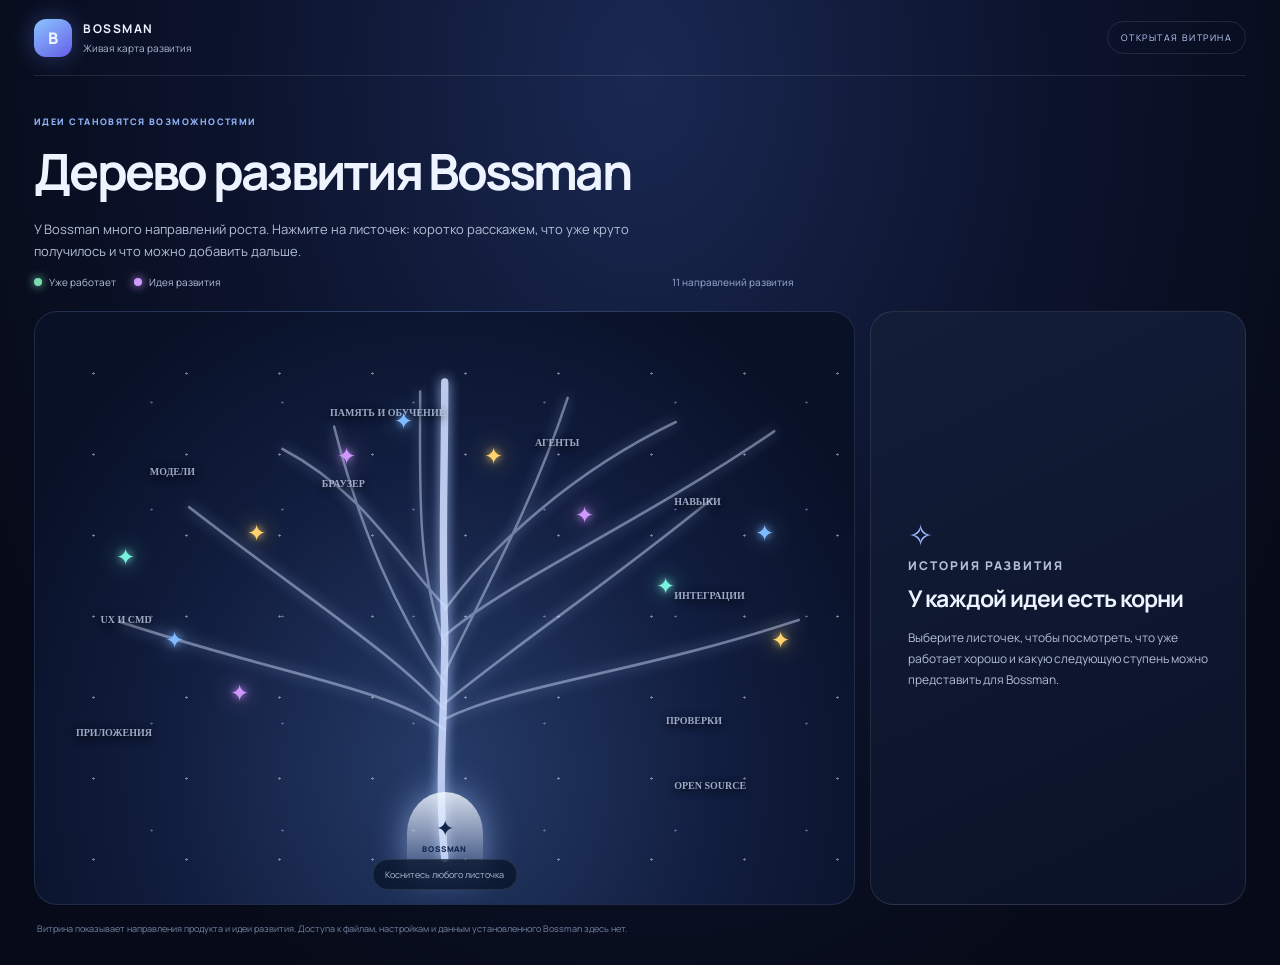
==== index.html @ 5c3b84f6 "Initial commit via Netlify [skip ci]" ====
<!doctype html>
<html lang="ru">
<head>
  <meta charset="utf-8"><meta name="viewport" content="width=device-width,initial-scale=1">
  <meta name="theme-color" content="#090f23">
  <meta name="description" content="Как развивается Bossman: интерактивное дерево уже работающих возможностей и следующих идей.">
  <title>Bossman — дерево развития</title>
  <link rel="stylesheet" href="./style.css">
</head>
<body>
  <main class="shell">
    <header><a class="brand" href="#top"><span class="logo">B</span><span><b>BOSSMAN</b><small>Живая карта развития</small></span></a><span class="public">ОТКРЫТАЯ ВИТРИНА</span></header>
    <section class="hero" id="top"><p class="eyebrow">ИДЕИ СТАНОВЯТСЯ ВОЗМОЖНОСТЯМИ</p><h1>Дерево развития Bossman</h1><p>У Bossman много направлений роста. Нажмите на листочек: коротко расскажем, что уже круто получилось и что можно добавить дальше.</p><div class="key"><span><i></i> Уже работает</span><span><i></i> Идея развития</span><b id="count"></b></div></section>
    <section class="layout"><div class="tree" id="tree" aria-label="Интерактивное дерево развития"><div class="stars"></div><svg viewBox="0 0 1000 640" preserveAspectRatio="none" aria-hidden="true"><path class="trunk" d="M500 590 C490 505 501 430 500 345 C496 250 500 180 500 76"/><path d="M500 430 C435 367 335 312 188 211M500 402 C440 321 398 239 365 124M500 360 C465 275 470 190 470 86M500 390 C550 298 606 210 650 93M500 423 C588 359 700 293 826 202M500 350 C573 293 733 231 902 129M500 451 C422 404 302 393 104 335M500 440 C590 401 733 391 932 333M500 318 C440 261 400 194 302 148M500 322 C559 250 660 171 782 119"/></svg>
      <div class="root">✦<small>BOSSMAN</small></div><span class="branch" style="left:8%;top:51%">UX И CMD</span><span class="branch" style="left:14%;top:26%">МОДЕЛИ</span><span class="branch" style="left:36%;top:16%">ПАМЯТЬ И ОБУЧЕНИЕ</span><span class="branch" style="left:61%;top:21%">АГЕНТЫ</span><span class="branch" style="left:78%;top:31%">НАВЫКИ</span><span class="branch" style="left:78%;top:47%">ИНТЕГРАЦИИ</span><span class="branch" style="left:77%;top:68%">ПРОВЕРКИ</span><span class="branch" style="left:78%;top:79%">OPEN SOURCE</span><span class="branch" style="left:5%;top:70%">ПРИЛОЖЕНИЯ</span><span class="branch" style="left:35%;top:28%">БРАУЗЕР</span><div class="nodes" id="nodes"></div><span class="hint">Коснитесь любого листочка</span></div>
      <aside id="detail" class="detail" aria-live="polite"><div class="empty"><span>✧</span><p class="eyebrow">ИСТОРИЯ РАЗВИТИЯ</p><h2>У каждой идеи есть корни</h2><p>Выберите листочек, чтобы посмотреть, что уже работает хорошо и какую следующую ступень можно представить для Bossman.</p></div></aside></section>
    <footer>Витрина показывает направления продукта и идеи развития. Доступа к файлам, настройкам и данным установленного Bossman здесь нет.</footer>
  </main>
  <script type="module" src="./app.js"></script>
</body>
</html>
---- style.css ----
@import url('https://fonts.googleapis.com/css2?family=Manrope:wght@400;500;600;700;800&display=swap');
:root{color-scheme:dark;--text:#edf3ff;--muted:#a9b7d0;--line:#ffffff1b}*{box-sizing:border-box}body{margin:0;background:radial-gradient(ellipse at 50% 8%,#1a2852,#0c142e 43%,#070b19 80%);color:var(--text);font-family:Manrope,Segoe UI,sans-serif;min-height:100vh}.shell{max-width:1420px;margin:auto;padding:0 34px 28px}header{height:76px;display:flex;align-items:center;justify-content:space-between;border-bottom:1px solid var(--line)}.brand{display:flex;align-items:center;gap:11px;color:inherit;text-decoration:none}.logo{width:38px;height:38px;border-radius:12px;display:grid;place-items:center;background:linear-gradient(145deg,#8bc5ff,#655ee8);font-weight:800;box-shadow:0 0 24px #708dff55}.brand b,.brand small{display:block;font-size:12px;letter-spacing:.13em}.brand small{color:var(--muted);letter-spacing:0;font-size:10px;margin-top:4px}.public{font-size:9px;letter-spacing:.16em;border:1px solid var(--line);border-radius:30px;padding:9px 13px;color:#bdd0ff}.hero{padding:39px 0 22px;max-width:760px}.eyebrow{font-size:9px;letter-spacing:.16em;color:#91b2f8;font-weight:800;margin:0 0 9px}.hero h1{font-size:clamp(32px,4vw,50px);letter-spacing:-.055em;margin:0}.hero>p:not(.eyebrow){font-size:13px;line-height:1.7;color:#b3bfd5;max-width:650px}.key{display:flex;flex-wrap:wrap;gap:18px;align-items:center;color:#b3c0d8;font-size:10px}.key span{display:flex;align-items:center;gap:7px}.key i{width:8px;height:8px;border-radius:50%;background:#7ddbb2;box-shadow:0 0 10px #7ddbb2}.key span+span i{background:#d09bff;box-shadow:0 0 10px #d09bff}.key b{margin-left:auto;color:#879ac0;font-weight:500}.layout{display:grid;grid-template-columns:minmax(0,1.75fr) minmax(280px,.8fr);gap:15px}.tree{height:min(66vh,620px);min-height:520px;position:relative;overflow:hidden;border:1px solid #a4c0ff24;border-radius:23px;background:radial-gradient(ellipse at 50% 78%,#263c68,#121e40 47%,#091127 82%);isolation:isolate}.stars{position:absolute;inset:0;opacity:.45;background-image:radial-gradient(#fff 1px,transparent 1.5px),radial-gradient(#94bfff 1px,transparent 1.5px);background-size:93px 81px,131px 107px;background-position:12px 21px,51px 37px}.tree svg{position:absolute;inset:0;width:100%;height:100%;pointer-events:none}.tree svg path{fill:none;stroke:#cfddff;stroke-width:3;stroke-linecap:round;opacity:.5;filter:drop-shadow(0 0 7px #afc9ff)}.tree svg .trunk{stroke-width:9;opacity:.9}.root{position:absolute;left:50%;top:88%;transform:translate(-50%,-50%);width:76px;height:82px;border-radius:50% 50% 13px 13px;background:linear-gradient(#eff6ffdc,#89aeff30);display:grid;place-content:center;text-align:center;color:#12264c;font-size:22px;box-shadow:0 0 33px #a3c0ff9c}.root small{font-size:8px;font-weight:800;letter-spacing:.1em}.branch{position:absolute;color:#c2d0efc9;font:700 10px Georgia,serif;white-space:nowrap;text-shadow:0 2px 8px #000}.nodes{position:absolute;inset:0}.leaf{position:absolute;z-index:2;transform:translate(-50%,-50%);border:0;background:none;cursor:pointer;display:grid;justify-items:center;padding:5px}.glyph{font-size:23px;color:var(--leaf);text-shadow:0 0 9px var(--leaf),0 0 25px var(--leaf);animation:glow 2s ease-in-out infinite alternate;transition:transform .2s}.leaf:hover .glyph,.leaf.active .glyph{transform:scale(1.55) rotate(15deg)}.name{font-size:9px;color:#eef3ff;background:#0b142be8;border:1px solid #ccd9ff29;border-radius:12px;padding:4px 7px;white-space:nowrap;opacity:0;transition:opacity .15s}.leaf:hover .name,.leaf.active .name,.leaf:focus-visible .name{opacity:1}.leaf.blue{--leaf:#80baff}.leaf.gold{--leaf:#ffd36d}.leaf.violet{--leaf:#d097ff}.leaf.cyan{--leaf:#78f1e1}.preview{position:absolute;top:calc(100% + 10px);left:50%;transform:translate(-50%,6px);width:min(240px,48vw);text-align:left;padding:12px;border:1px solid color-mix(in srgb,var(--leaf) 48%,transparent);border-radius:14px;background:linear-gradient(145deg,#172443f7,#0a1225f7);box-shadow:0 15px 38px #000b,0 0 24px color-mix(in srgb,var(--leaf) 17%,transparent);opacity:0;visibility:hidden;transition:.18s;pointer-events:none;z-index:20}.preview>b{display:block;font-size:12px;margin-bottom:7px}.preview small{display:block;color:#c3cde0;font:10px/1.5 system-ui,sans-serif;margin-top:6px}.preview small strong{color:#9ee2bf;font-size:8px;letter-spacing:.08em}.preview small.idea strong{color:var(--leaf)}.edge-left .preview{left:0;transform:translateY(5px)}.edge-right .preview{left:auto;right:0;transform:translateY(5px)}.above .preview{top:auto;bottom:calc(100% + 10px)}.leaf:hover .preview,.leaf:focus-visible .preview,.leaf.preview-open .preview{opacity:1;visibility:visible;transform:translate(-50%,0)}.leaf.edge-left:hover .preview,.leaf.edge-left:focus-visible .preview,.leaf.edge-left.preview-open .preview,.leaf.edge-right:hover .preview,.leaf.edge-right:focus-visible .preview,.leaf.edge-right.preview-open .preview{transform:translateY(0)}.leaf:focus-visible{outline:2px solid white;border-radius:8px}.leaf.active:before{content:"";position:absolute;inset:-16px;border-radius:50%;background:radial-gradient(circle,color-mix(in srgb,var(--leaf) 40%,transparent),transparent 72%);animation:halo .7s ease-out both}.leaf.active .glyph{animation:unfold .58s cubic-bezier(.2,.8,.25,1) both,glow 2s ease-in-out .58s infinite alternate}.hint{position:absolute;bottom:14px;left:50%;transform:translateX(-50%);font-size:9px;color:#adbad3;background:#091329bf;border:1px solid var(--line);border-radius:20px;padding:8px 12px;white-space:nowrap}.detail{min-height:520px;border:1px solid var(--line);border-radius:23px;padding:25px;background:linear-gradient(155deg,#121d38,#0b1227);display:flex;align-items:center}.empty{max-width:300px;margin:auto}.empty>span{font-size:30px;color:#9dbbff}.empty h2,.detail h2{font-size:23px;line-height:1.2;letter-spacing:-.04em;margin:7px 0 14px}.empty p,.chapter p{font-size:12px;line-height:1.75;color:#b2bfd6}.detail-body{width:100%}.chapter{display:grid;grid-template-columns:30px 1fr;gap:10px;border-top:1px solid var(--line);padding:17px 0}.chapter>span{font-size:12px;color:#83dfb5;font-weight:800}.chapter.next>span{color:#d4a2ff}.chapter b{font-size:9px;letter-spacing:.14em;color:#90e1bb}.chapter.next b{color:#d3a4ff}.chapter p{margin:7px 0 0}.footnote{font-size:9px;line-height:1.6;color:#7889aa;border-top:1px solid var(--line);padding-top:13px}.detail.reveal{animation:cardin .38s cubic-bezier(.2,.8,.25,1) both}.detail.reveal>*{animation:textin .38s ease both}.detail.reveal>*:nth-child(2){animation-delay:.05s}.detail.reveal>*:nth-child(3){animation-delay:.1s}.detail.reveal>*:nth-child(4){animation-delay:.16s}footer{padding:17px 3px 0;color:#7484a4;font-size:9px;line-height:1.6}@keyframes glow{to{filter:brightness(1.5)}}@keyframes unfold{0%{transform:scale(.2) rotate(-55deg);filter:blur(3px)}65%{transform:scale(1.8) rotate(25deg);filter:brightness(1.9)}100%{transform:scale(1.55) rotate(15deg);filter:none}}@keyframes halo{0%{transform:scale(.2);opacity:0}45%{opacity:.85}100%{transform:scale(1.8);opacity:0}}@keyframes cardin{from{opacity:0;transform:translateY(14px) scale(.98)}to{opacity:1;transform:none}}@keyframes textin{from{opacity:0;transform:translateY(8px)}to{opacity:1;transform:none}}@media(prefers-reduced-motion:reduce){*{animation:none!important;transition:none!important}}@media(max-width:900px){.layout{grid-template-columns:1fr}.tree{height:540px;min-height:430px}.detail{min-height:300px}}@media(max-width:560px){.shell{padding:0 14px 23px}header{height:64px}.public{font-size:8px;padding:7px}.hero{padding-top:27px}.hero h1{font-size:34px}.tree{height:430px;min-height:390px;border-radius:17px}.detail{min-height:290px;padding:19px}.branch{font-size:7px}.glyph{font-size:19px}.name{font-size:8px}.preview{width:min(205px,58vw)}.root{width:57px;height:61px}.key{gap:10px;font-size:9px}}
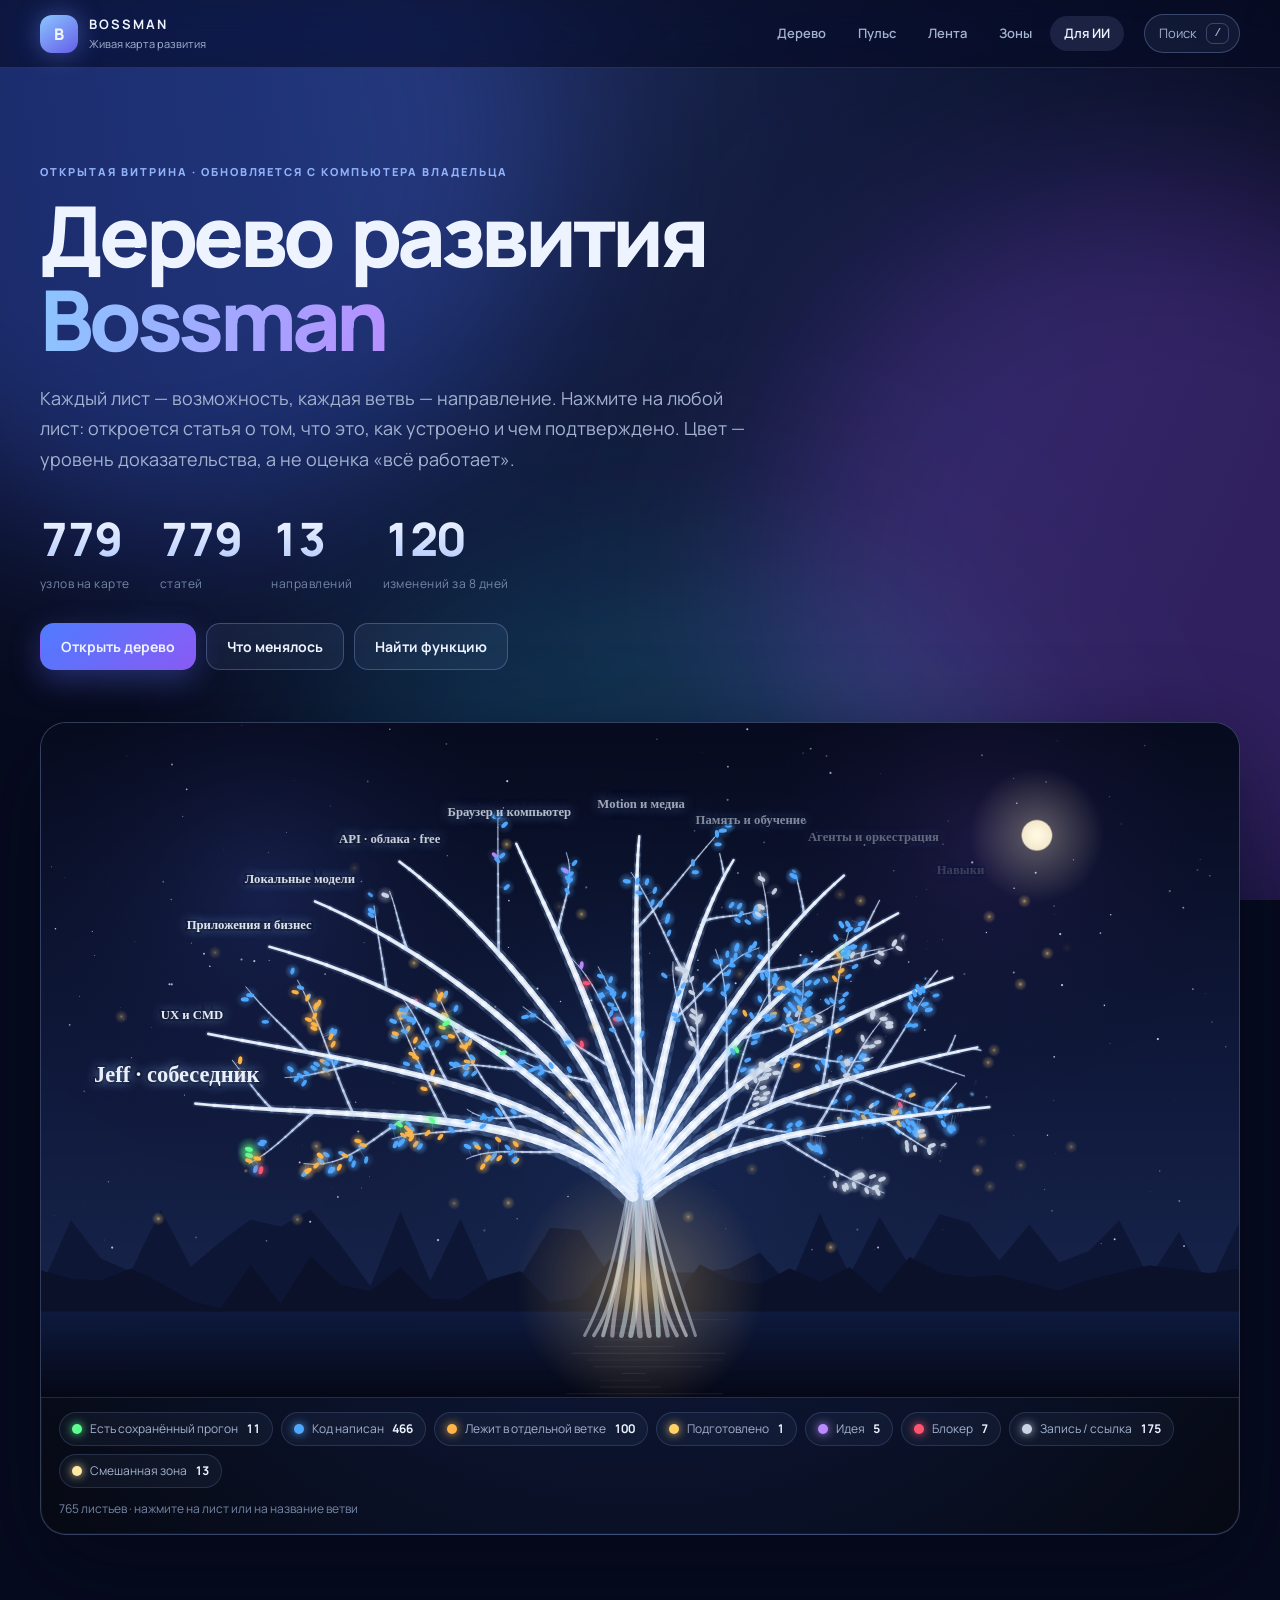
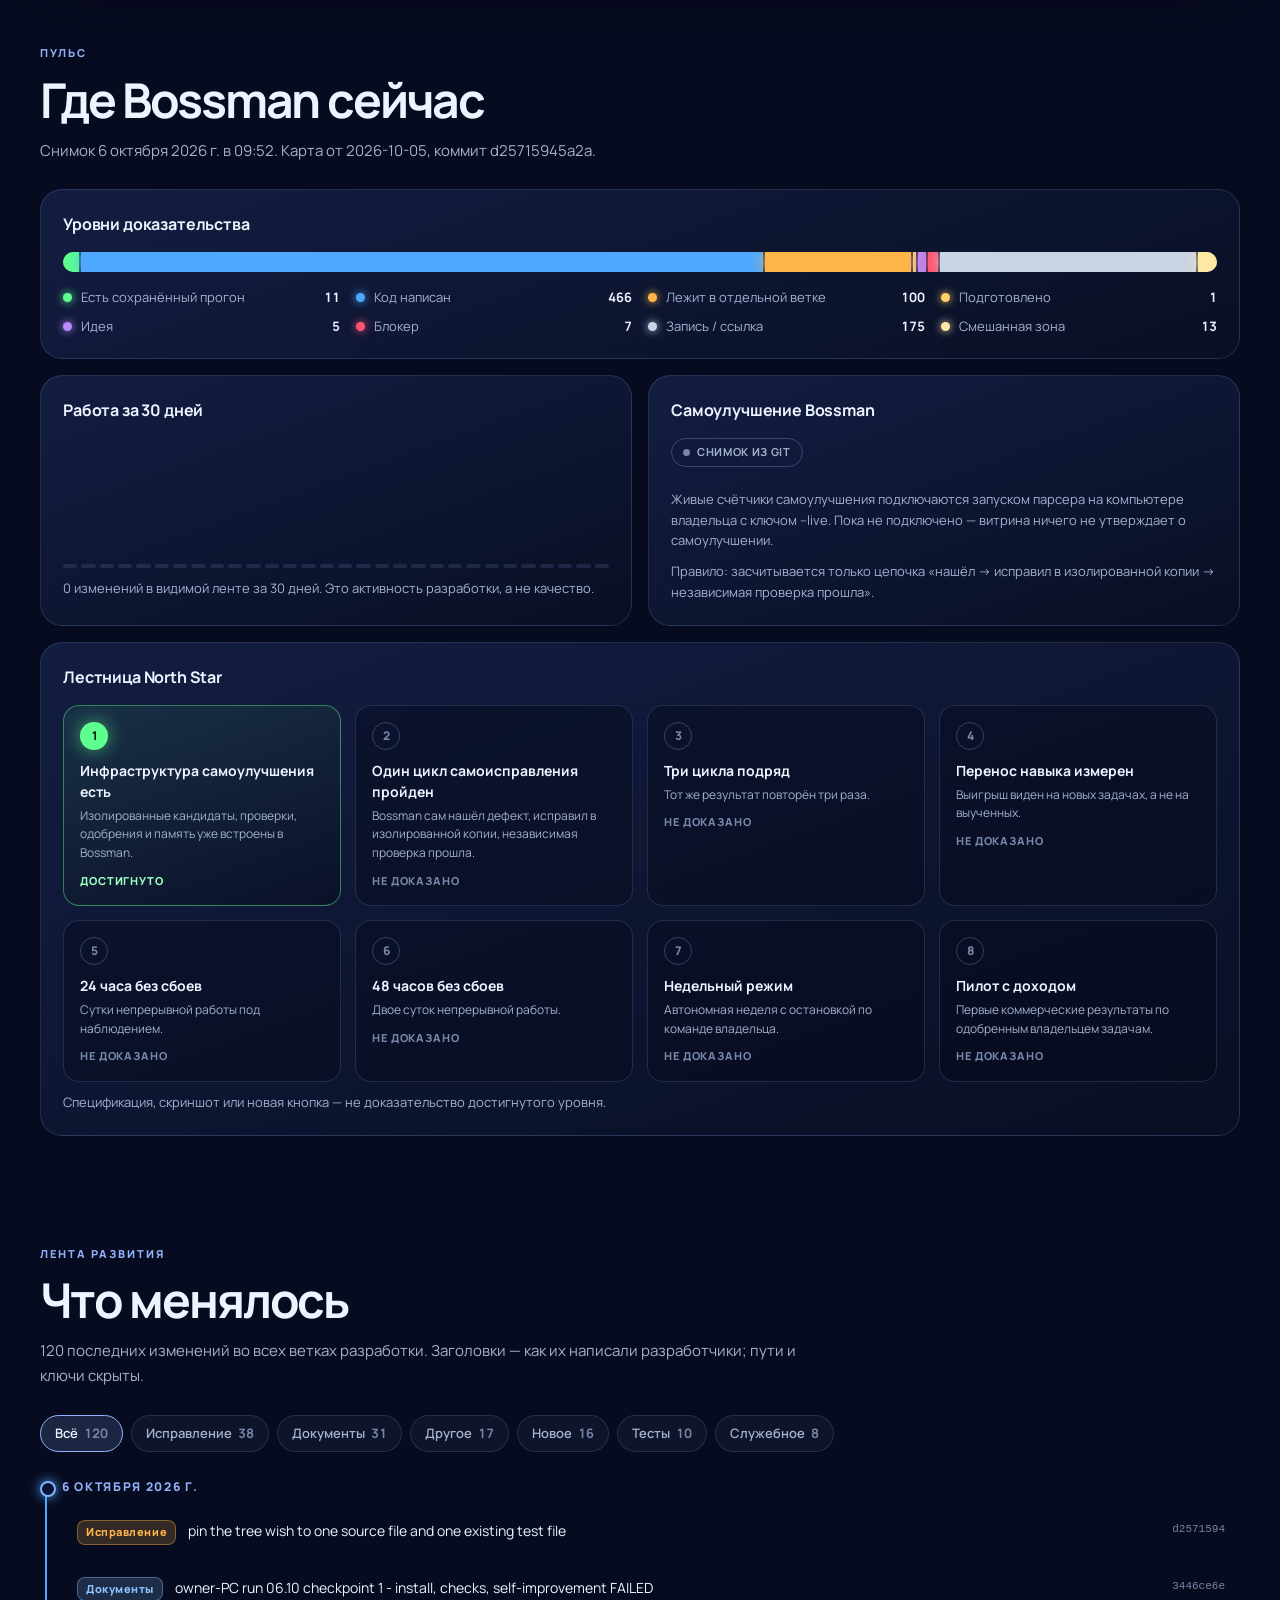
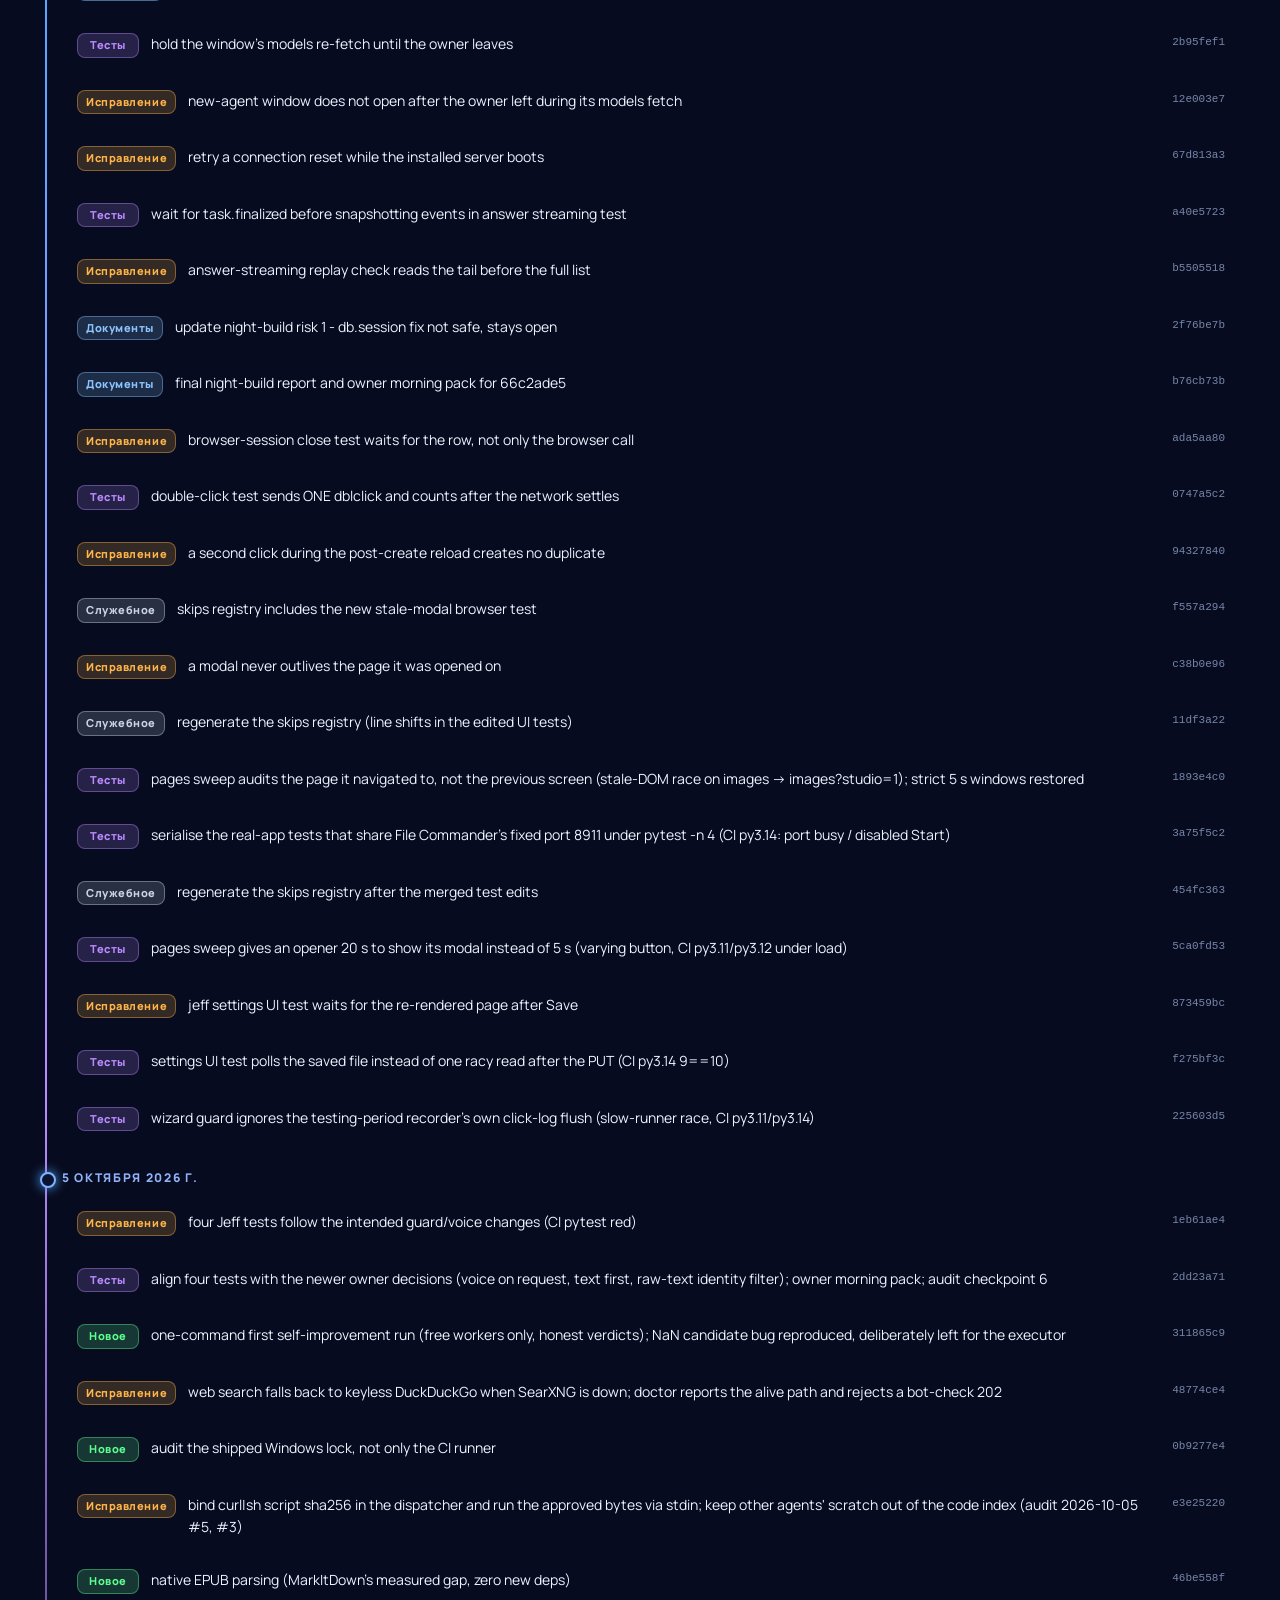
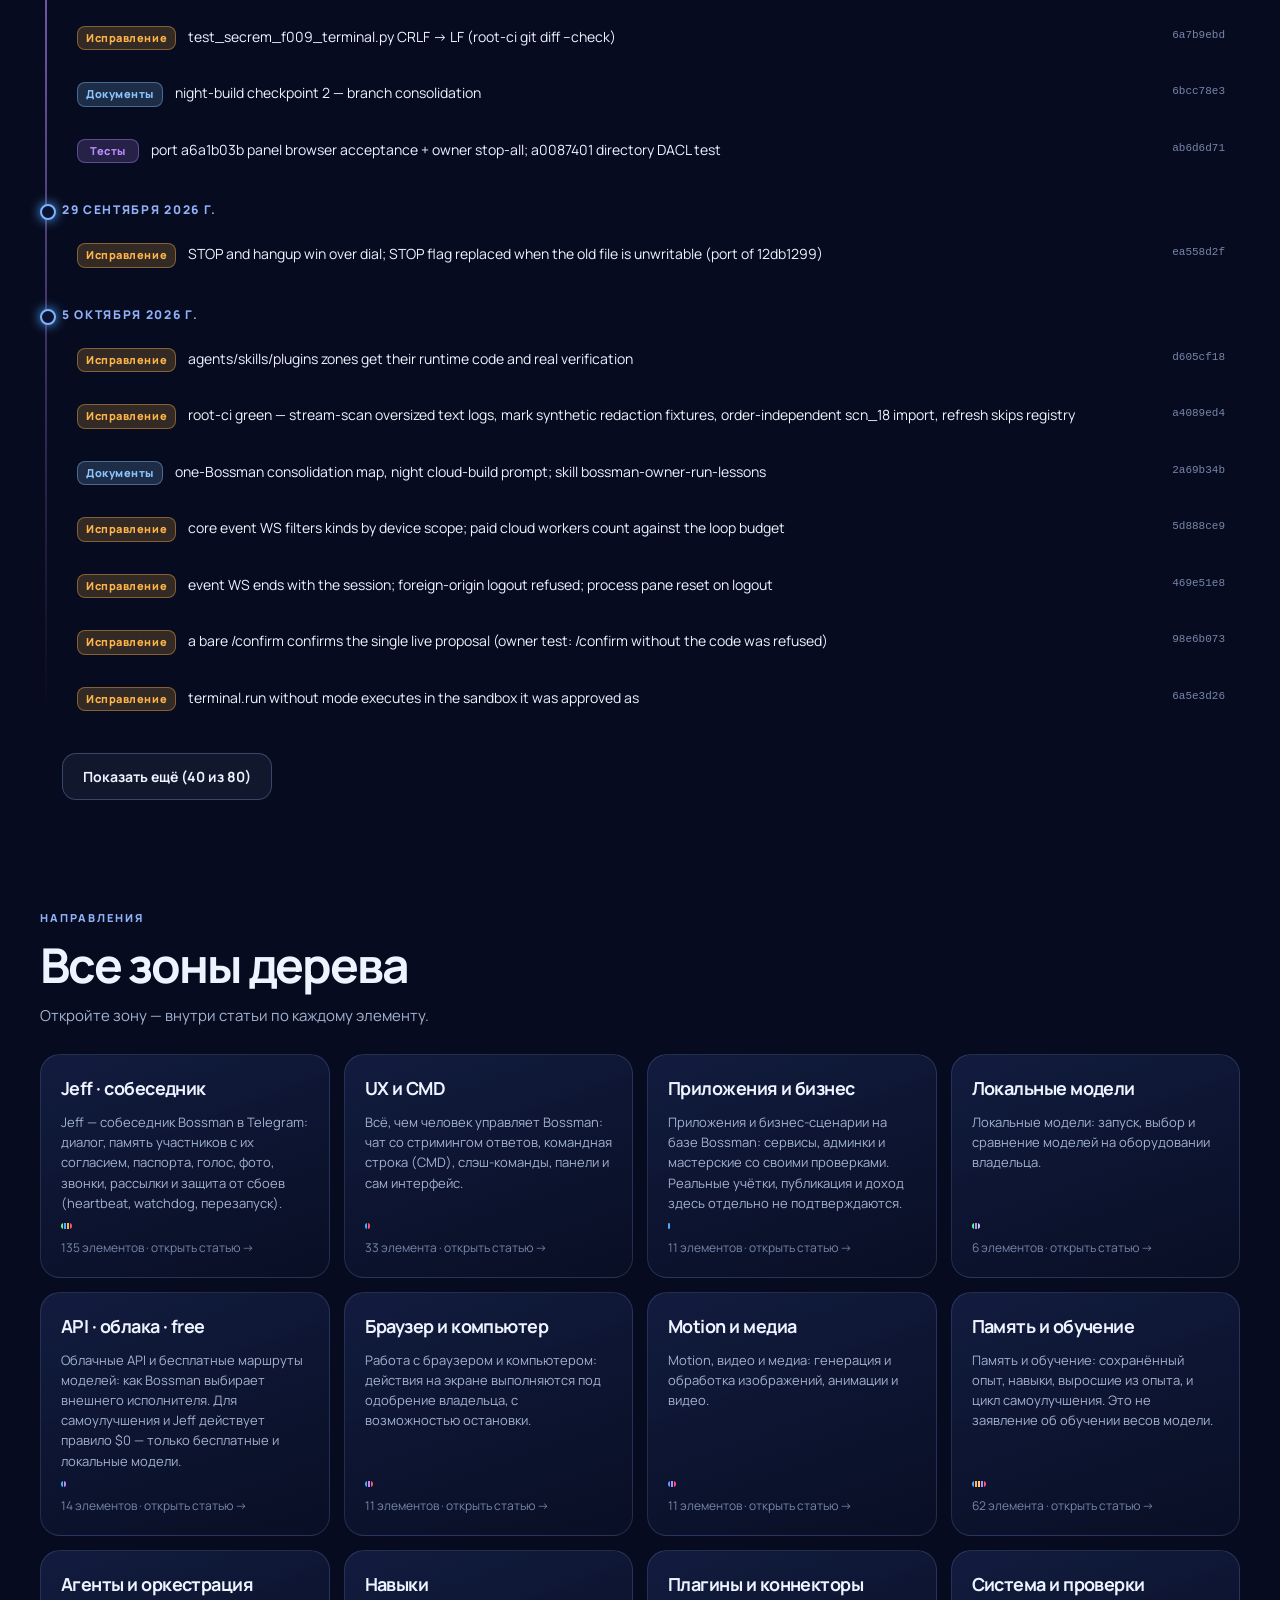
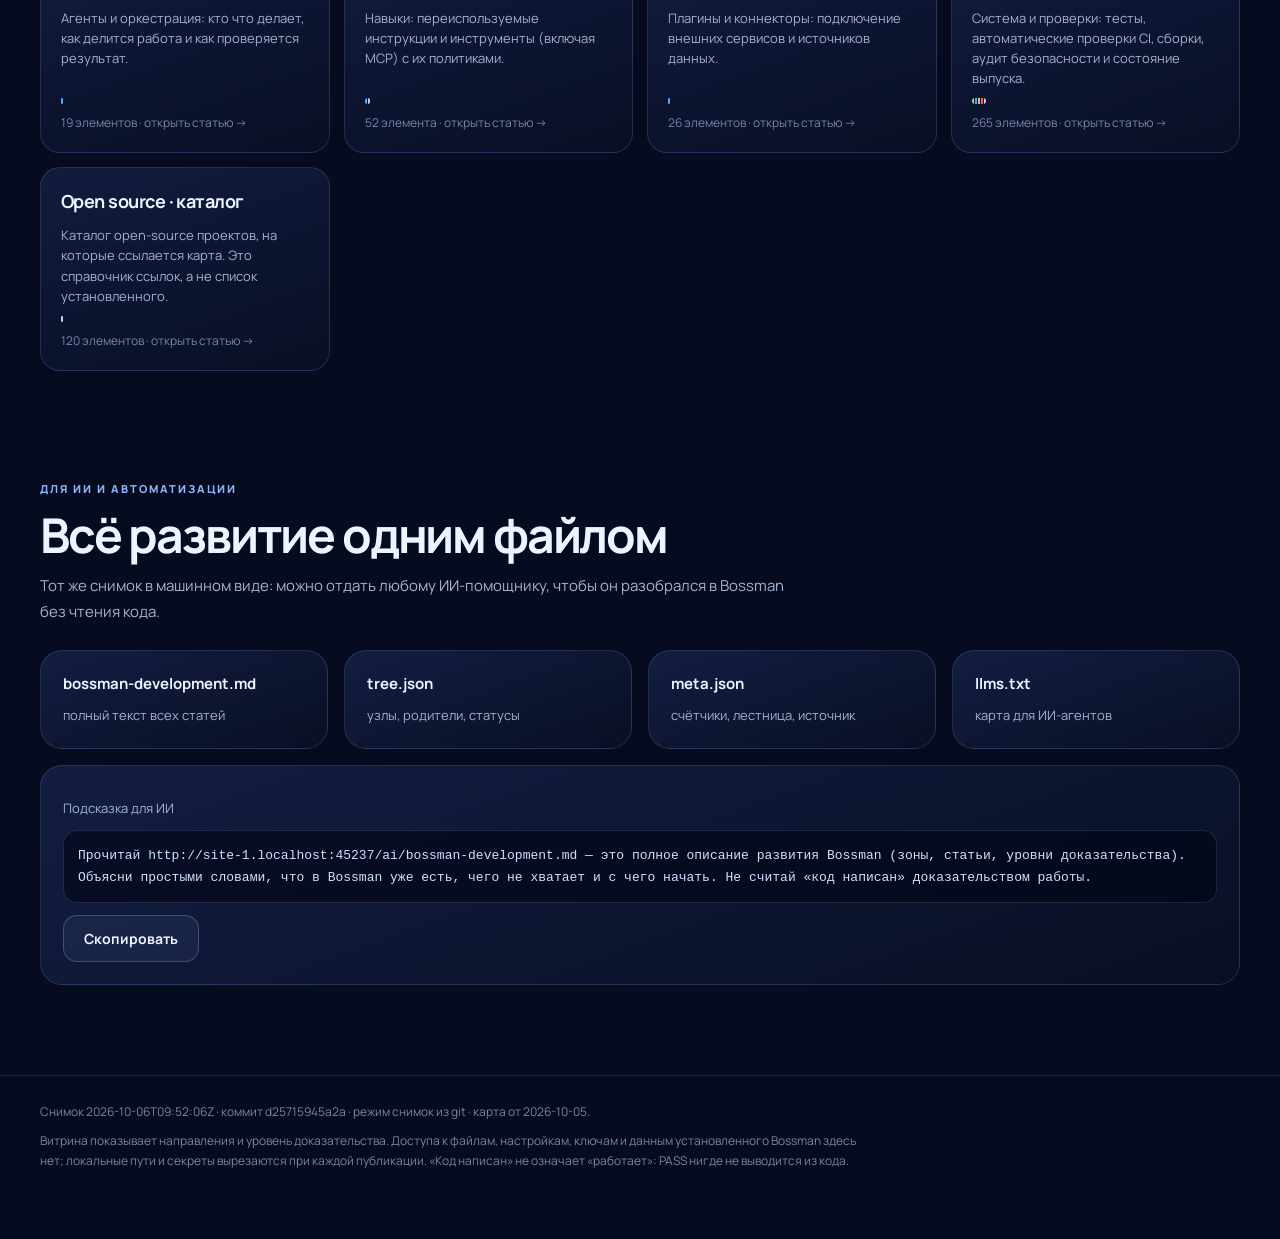
==== commit 6cbe219f: "feat: витрина развития Bossman — дерево, статьи по узлам, лента, парсер с компьютера * Canvas-дерево" ====
--- a/index.html
+++ b/index.html
@@ -1,21 +1,93 @@
 <!doctype html>
 <html lang="ru">
 <head>
-  <meta charset="utf-8"><meta name="viewport" content="width=device-width,initial-scale=1">
-  <meta name="theme-color" content="#090f23">
-  <meta name="description" content="Как развивается Bossman: интерактивное дерево уже работающих возможностей и следующих идей.">
+  <meta charset="utf-8">
+  <meta name="viewport" content="width=device-width,initial-scale=1,viewport-fit=cover">
+  <meta name="theme-color" content="#070b1f">
+  <meta name="description" content="Живая карта развития Bossman: дерево возможностей, статья по каждому узлу, лента изменений и лестница самоулучшения — для человека и для ИИ.">
+  <meta property="og:title" content="Bossman — дерево развития">
+  <meta property="og:description" content="Что в Bossman уже есть, что меняется и чем это доказано. Честная карта: уровень доказательства, а не обещания.">
   <title>Bossman — дерево развития</title>
+  <link rel="icon" href="data:image/svg+xml,%3Csvg xmlns='http://www.w3.org/2000/svg' viewBox='0 0 64 64'%3E%3Crect width='64' height='64' rx='16' fill='%23655ee8'/%3E%3Ctext x='32' y='44' font-size='34' font-family='Arial' font-weight='800' text-anchor='middle' fill='white'%3EB%3C/text%3E%3C/svg%3E">
+  <link rel="preconnect" href="https://fonts.googleapis.com">
+  <link rel="stylesheet" href="https://fonts.googleapis.com/css2?family=Manrope:wght@400;500;600;700;800&display=swap">
   <link rel="stylesheet" href="./style.css">
 </head>
 <body>
-  <main class="shell">
-    <header><a class="brand" href="#top"><span class="logo">B</span><span><b>BOSSMAN</b><small>Живая карта развития</small></span></a><span class="public">ОТКРЫТАЯ ВИТРИНА</span></header>
-    <section class="hero" id="top"><p class="eyebrow">ИДЕИ СТАНОВЯТСЯ ВОЗМОЖНОСТЯМИ</p><h1>Дерево развития Bossman</h1><p>У Bossman много направлений роста. Нажмите на листочек: коротко расскажем, что уже круто получилось и что можно добавить дальше.</p><div class="key"><span><i></i> Уже работает</span><span><i></i> Идея развития</span><b id="count"></b></div></section>
-    <section class="layout"><div class="tree" id="tree" aria-label="Интерактивное дерево развития"><div class="stars"></div><svg viewBox="0 0 1000 640" preserveAspectRatio="none" aria-hidden="true"><path class="trunk" d="M500 590 C490 505 501 430 500 345 C496 250 500 180 500 76"/><path d="M500 430 C435 367 335 312 188 211M500 402 C440 321 398 239 365 124M500 360 C465 275 470 190 470 86M500 390 C550 298 606 210 650 93M500 423 C588 359 700 293 826 202M500 350 C573 293 733 231 902 129M500 451 C422 404 302 393 104 335M500 440 C590 401 733 391 932 333M500 318 C440 261 400 194 302 148M500 322 C559 250 660 171 782 119"/></svg>
-      <div class="root">✦<small>BOSSMAN</small></div><span class="branch" style="left:8%;top:51%">UX И CMD</span><span class="branch" style="left:14%;top:26%">МОДЕЛИ</span><span class="branch" style="left:36%;top:16%">ПАМЯТЬ И ОБУЧЕНИЕ</span><span class="branch" style="left:61%;top:21%">АГЕНТЫ</span><span class="branch" style="left:78%;top:31%">НАВЫКИ</span><span class="branch" style="left:78%;top:47%">ИНТЕГРАЦИИ</span><span class="branch" style="left:77%;top:68%">ПРОВЕРКИ</span><span class="branch" style="left:78%;top:79%">OPEN SOURCE</span><span class="branch" style="left:5%;top:70%">ПРИЛОЖЕНИЯ</span><span class="branch" style="left:35%;top:28%">БРАУЗЕР</span><div class="nodes" id="nodes"></div><span class="hint">Коснитесь любого листочка</span></div>
-      <aside id="detail" class="detail" aria-live="polite"><div class="empty"><span>✧</span><p class="eyebrow">ИСТОРИЯ РАЗВИТИЯ</p><h2>У каждой идеи есть корни</h2><p>Выберите листочек, чтобы посмотреть, что уже работает хорошо и какую следующую ступень можно представить для Bossman.</p></div></aside></section>
-    <footer>Витрина показывает направления продукта и идеи развития. Доступа к файлам, настройкам и данным установленного Bossman здесь нет.</footer>
+  <div class="aurora" aria-hidden="true"><i></i><i></i><i></i></div>
+  <div class="progress" id="progress" aria-hidden="true"></div>
+
+  <header class="top" id="top">
+    <a class="brand" href="#top" aria-label="Bossman, к началу"><span class="logo">B</span><span class="brand-t"><b>BOSSMAN</b><small>Живая карта развития</small></span></a>
+    <nav class="nav" aria-label="Разделы">
+      <a href="#tree">Дерево</a><a href="#pulse">Пульс</a><a href="#timeline">Лента</a><a href="#zones">Зоны</a><a href="#ai">Для ИИ</a>
+    </nav>
+    <button class="search-btn" id="searchBtn" type="button" aria-label="Поиск по карте"><span>Поиск</span><kbd>/</kbd></button>
+  </header>
+
+  <main>
+    <section class="hero" id="hero">
+      <p class="eyebrow reveal">ОТКРЫТАЯ ВИТРИНА · ОБНОВЛЯЕТСЯ С КОМПЬЮТЕРА ВЛАДЕЛЬЦА</p>
+      <h1 id="h1">Дерево развития Bossman</h1>
+      <p class="lede reveal">Каждый лист — возможность, каждая ветвь — направление. Нажмите на любой лист: откроется статья о том, что это, как устроено и чем подтверждено. Цвет — уровень доказательства, а не оценка «всё работает».</p>
+      <div class="counters" id="counters"></div>
+      <div class="cta reveal"><a class="btn primary" href="#tree">Открыть дерево</a><a class="btn" href="#timeline">Что менялось</a><button class="btn" id="searchBtn2" type="button">Найти функцию</button></div>
+    </section>
+
+    <section class="tree-sec" id="tree" aria-label="Интерактивное дерево">
+      <div class="tree-card reveal">
+        <div class="tree-scroll" id="treeScroll"><div id="scene"></div></div>
+        <div class="legend" id="legend" role="group" aria-label="Фильтр по уровню доказательства"></div>
+        <p class="tree-hint" id="treeHint">Нажмите на лист или на название ветви</p>
+      </div>
+    </section>
+
+    <section class="sec" id="pulse">
+      <header class="sec-h reveal"><p class="eyebrow">ПУЛЬС</p><h2>Где Bossman сейчас</h2><p class="sub" id="pulseSub"></p></header>
+      <div class="grid pulse-grid">
+        <article class="card reveal" id="cardStatus"><h3>Уровни доказательства</h3><div class="stack" id="stack"></div><ul class="stack-legend" id="stackLegend"></ul></article>
+        <article class="card reveal" id="cardActivity"><h3>Работа за 30 дней</h3><div class="spark" id="spark" role="img" aria-label="Коммиты по дням"></div><p class="muted" id="sparkNote"></p></article>
+        <article class="card reveal" id="cardLive"><h3>Самоулучшение Bossman</h3><div id="live"></div></article>
+        <article class="card ladder-card reveal" id="cardLadder"><h3>Лестница North Star</h3><ol class="ladder" id="ladder"></ol><p class="muted">Спецификация, скриншот или новая кнопка — не доказательство достигнутого уровня.</p></article>
+      </div>
+    </section>
+
+    <section class="sec" id="timeline">
+      <header class="sec-h reveal"><p class="eyebrow">ЛЕНТА РАЗВИТИЯ</p><h2>Что менялось</h2><p class="sub" id="tlSub"></p></header>
+      <div class="chips reveal" id="tlChips" role="group" aria-label="Тип изменений"></div>
+      <ol class="tl" id="tl"></ol>
+      <button class="btn more" id="tlMore" type="button" hidden>Показать ещё</button>
+    </section>
+
+    <section class="sec" id="zones">
+      <header class="sec-h reveal"><p class="eyebrow">НАПРАВЛЕНИЯ</p><h2>Все зоны дерева</h2><p class="sub">Откройте зону — внутри статьи по каждому элементу.</p></header>
+      <div class="zones" id="zoneGrid"></div>
+    </section>
+
+    <section class="sec ai" id="ai">
+      <header class="sec-h reveal"><p class="eyebrow">ДЛЯ ИИ И АВТОМАТИЗАЦИИ</p><h2>Всё развитие одним файлом</h2><p class="sub">Тот же снимок в машинном виде: можно отдать любому ИИ-помощнику, чтобы он разобрался в Bossman без чтения кода.</p></header>
+      <div class="grid ai-grid">
+        <a class="card file reveal" href="./ai/bossman-development.md"><b>bossman-development.md</b><span>полный текст всех статей</span></a>
+        <a class="card file reveal" href="./data/tree.json"><b>tree.json</b><span>узлы, родители, статусы</span></a>
+        <a class="card file reveal" href="./data/meta.json"><b>meta.json</b><span>счётчики, лестница, источник</span></a>
+        <a class="card file reveal" href="./llms.txt"><b>llms.txt</b><span>карта для ИИ-агентов</span></a>
+      </div>
+      <div class="card prompt reveal"><p class="muted">Подсказка для ИИ</p><code id="promptText"></code><button class="btn" id="copyPrompt" type="button">Скопировать</button></div>
+    </section>
   </main>
+
+  <footer class="foot"><p id="footMeta"></p><p>Витрина показывает направления и уровень доказательства. Доступа к файлам, настройкам, ключам и данным установленного Bossman здесь нет; локальные пути и секреты вырезаются при каждой публикации. «Код написан» не означает «работает»: PASS нигде не выводится из кода.</p></footer>
+
+  <div class="reader" id="reader" role="dialog" aria-modal="true" aria-labelledby="readerTitle" hidden>
+    <div class="reader-bar"><button class="back" id="readerClose" type="button" aria-label="Закрыть статью">← К дереву</button><nav class="crumbs" id="crumbs" aria-label="Путь"></nav><div class="reader-actions"><button class="icon-btn" id="copyLink" type="button" title="Скопировать ссылку">Ссылка</button><button class="icon-btn" id="copyMd" type="button" title="Скопировать статью для ИИ">Для ИИ</button></div><i class="read-progress" id="readProgress"></i></div>
+    <div class="reader-scroll" id="readerScroll"><article class="reader-body" id="readerBody"></article></div>
+  </div>
+
+  <div class="palette" id="palette" role="dialog" aria-modal="true" aria-label="Поиск по карте" hidden>
+    <div class="palette-box"><input id="q" type="search" placeholder="Найти функцию, модуль, зону…" autocomplete="off" spellcheck="false"><ul id="qList" role="listbox"></ul><p class="muted" id="qHint">↑↓ — выбрать · Enter — открыть · Esc — закрыть</p></div>
+  </div>
+
+  <noscript><p class="noscript">Для интерактивной карты нужен JavaScript. Весь текст без него: <a href="./ai/bossman-development.md">bossman-development.md</a>.</p></noscript>
   <script type="module" src="./app.js"></script>
 </body>
 </html>
--- a/style.css
+++ b/style.css
@@ -1,2 +1,284 @@
-@import url('https://fonts.googleapis.com/css2?family=Manrope:wght@400;500;600;700;800&display=swap');
-:root{color-scheme:dark;--text:#edf3ff;--muted:#a9b7d0;--line:#ffffff1b}*{box-sizing:border-box}body{margin:0;background:radial-gradient(ellipse at 50% 8%,#1a2852,#0c142e 43%,#070b19 80%);color:var(--text);font-family:Manrope,Segoe UI,sans-serif;min-height:100vh}.shell{max-width:1420px;margin:auto;padding:0 34px 28px}header{height:76px;display:flex;align-items:center;justify-content:space-between;border-bottom:1px solid var(--line)}.brand{display:flex;align-items:center;gap:11px;color:inherit;text-decoration:none}.logo{width:38px;height:38px;border-radius:12px;display:grid;place-items:center;background:linear-gradient(145deg,#8bc5ff,#655ee8);font-weight:800;box-shadow:0 0 24px #708dff55}.brand b,.brand small{display:block;font-size:12px;letter-spacing:.13em}.brand small{color:var(--muted);letter-spacing:0;font-size:10px;margin-top:4px}.public{font-size:9px;letter-spacing:.16em;border:1px solid var(--line);border-radius:30px;padding:9px 13px;color:#bdd0ff}.hero{padding:39px 0 22px;max-width:760px}.eyebrow{font-size:9px;letter-spacing:.16em;color:#91b2f8;font-weight:800;margin:0 0 9px}.hero h1{font-size:clamp(32px,4vw,50px);letter-spacing:-.055em;margin:0}.hero>p:not(.eyebrow){font-size:13px;line-height:1.7;color:#b3bfd5;max-width:650px}.key{display:flex;flex-wrap:wrap;gap:18px;align-items:center;color:#b3c0d8;font-size:10px}.key span{display:flex;align-items:center;gap:7px}.key i{width:8px;height:8px;border-radius:50%;background:#7ddbb2;box-shadow:0 0 10px #7ddbb2}.key span+span i{background:#d09bff;box-shadow:0 0 10px #d09bff}.key b{margin-left:auto;color:#879ac0;font-weight:500}.layout{display:grid;grid-template-columns:minmax(0,1.75fr) minmax(280px,.8fr);gap:15px}.tree{height:min(66vh,620px);min-height:520px;position:relative;overflow:hidden;border:1px solid #a4c0ff24;border-radius:23px;background:radial-gradient(ellipse at 50% 78%,#263c68,#121e40 47%,#091127 82%);isolation:isolate}.stars{position:absolute;inset:0;opacity:.45;background-image:radial-gradient(#fff 1px,transparent 1.5px),radial-gradient(#94bfff 1px,transparent 1.5px);background-size:93px 81px,131px 107px;background-position:12px 21px,51px 37px}.tree svg{position:absolute;inset:0;width:100%;height:100%;pointer-events:none}.tree svg path{fill:none;stroke:#cfddff;stroke-width:3;stroke-linecap:round;opacity:.5;filter:drop-shadow(0 0 7px #afc9ff)}.tree svg .trunk{stroke-width:9;opacity:.9}.root{position:absolute;left:50%;top:88%;transform:translate(-50%,-50%);width:76px;height:82px;border-radius:50% 50% 13px 13px;background:linear-gradient(#eff6ffdc,#89aeff30);display:grid;place-content:center;text-align:center;color:#12264c;font-size:22px;box-shadow:0 0 33px #a3c0ff9c}.root small{font-size:8px;font-weight:800;letter-spacing:.1em}.branch{position:absolute;color:#c2d0efc9;font:700 10px Georgia,serif;white-space:nowrap;text-shadow:0 2px 8px #000}.nodes{position:absolute;inset:0}.leaf{position:absolute;z-index:2;transform:translate(-50%,-50%);border:0;background:none;cursor:pointer;display:grid;justify-items:center;padding:5px}.glyph{font-size:23px;color:var(--leaf);text-shadow:0 0 9px var(--leaf),0 0 25px var(--leaf);animation:glow 2s ease-in-out infinite alternate;transition:transform .2s}.leaf:hover .glyph,.leaf.active .glyph{transform:scale(1.55) rotate(15deg)}.name{font-size:9px;color:#eef3ff;background:#0b142be8;border:1px solid #ccd9ff29;border-radius:12px;padding:4px 7px;white-space:nowrap;opacity:0;transition:opacity .15s}.leaf:hover .name,.leaf.active .name,.leaf:focus-visible .name{opacity:1}.leaf.blue{--leaf:#80baff}.leaf.gold{--leaf:#ffd36d}.leaf.violet{--leaf:#d097ff}.leaf.cyan{--leaf:#78f1e1}.preview{position:absolute;top:calc(100% + 10px);left:50%;transform:translate(-50%,6px);width:min(240px,48vw);text-align:left;padding:12px;border:1px solid color-mix(in srgb,var(--leaf) 48%,transparent);border-radius:14px;background:linear-gradient(145deg,#172443f7,#0a1225f7);box-shadow:0 15px 38px #000b,0 0 24px color-mix(in srgb,var(--leaf) 17%,transparent);opacity:0;visibility:hidden;transition:.18s;pointer-events:none;z-index:20}.preview>b{display:block;font-size:12px;margin-bottom:7px}.preview small{display:block;color:#c3cde0;font:10px/1.5 system-ui,sans-serif;margin-top:6px}.preview small strong{color:#9ee2bf;font-size:8px;letter-spacing:.08em}.preview small.idea strong{color:var(--leaf)}.edge-left .preview{left:0;transform:translateY(5px)}.edge-right .preview{left:auto;right:0;transform:translateY(5px)}.above .preview{top:auto;bottom:calc(100% + 10px)}.leaf:hover .preview,.leaf:focus-visible .preview,.leaf.preview-open .preview{opacity:1;visibility:visible;transform:translate(-50%,0)}.leaf.edge-left:hover .preview,.leaf.edge-left:focus-visible .preview,.leaf.edge-left.preview-open .preview,.leaf.edge-right:hover .preview,.leaf.edge-right:focus-visible .preview,.leaf.edge-right.preview-open .preview{transform:translateY(0)}.leaf:focus-visible{outline:2px solid white;border-radius:8px}.leaf.active:before{content:"";position:absolute;inset:-16px;border-radius:50%;background:radial-gradient(circle,color-mix(in srgb,var(--leaf) 40%,transparent),transparent 72%);animation:halo .7s ease-out both}.leaf.active .glyph{animation:unfold .58s cubic-bezier(.2,.8,.25,1) both,glow 2s ease-in-out .58s infinite alternate}.hint{position:absolute;bottom:14px;left:50%;transform:translateX(-50%);font-size:9px;color:#adbad3;background:#091329bf;border:1px solid var(--line);border-radius:20px;padding:8px 12px;white-space:nowrap}.detail{min-height:520px;border:1px solid var(--line);border-radius:23px;padding:25px;background:linear-gradient(155deg,#121d38,#0b1227);display:flex;align-items:center}.empty{max-width:300px;margin:auto}.empty>span{font-size:30px;color:#9dbbff}.empty h2,.detail h2{font-size:23px;line-height:1.2;letter-spacing:-.04em;margin:7px 0 14px}.empty p,.chapter p{font-size:12px;line-height:1.75;color:#b2bfd6}.detail-body{width:100%}.chapter{display:grid;grid-template-columns:30px 1fr;gap:10px;border-top:1px solid var(--line);padding:17px 0}.chapter>span{font-size:12px;color:#83dfb5;font-weight:800}.chapter.next>span{color:#d4a2ff}.chapter b{font-size:9px;letter-spacing:.14em;color:#90e1bb}.chapter.next b{color:#d3a4ff}.chapter p{margin:7px 0 0}.footnote{font-size:9px;line-height:1.6;color:#7889aa;border-top:1px solid var(--line);padding-top:13px}.detail.reveal{animation:cardin .38s cubic-bezier(.2,.8,.25,1) both}.detail.reveal>*{animation:textin .38s ease both}.detail.reveal>*:nth-child(2){animation-delay:.05s}.detail.reveal>*:nth-child(3){animation-delay:.1s}.detail.reveal>*:nth-child(4){animation-delay:.16s}footer{padding:17px 3px 0;color:#7484a4;font-size:9px;line-height:1.6}@keyframes glow{to{filter:brightness(1.5)}}@keyframes unfold{0%{transform:scale(.2) rotate(-55deg);filter:blur(3px)}65%{transform:scale(1.8) rotate(25deg);filter:brightness(1.9)}100%{transform:scale(1.55) rotate(15deg);filter:none}}@keyframes halo{0%{transform:scale(.2);opacity:0}45%{opacity:.85}100%{transform:scale(1.8);opacity:0}}@keyframes cardin{from{opacity:0;transform:translateY(14px) scale(.98)}to{opacity:1;transform:none}}@keyframes textin{from{opacity:0;transform:translateY(8px)}to{opacity:1;transform:none}}@media(prefers-reduced-motion:reduce){*{animation:none!important;transition:none!important}}@media(max-width:900px){.layout{grid-template-columns:1fr}.tree{height:540px;min-height:430px}.detail{min-height:300px}}@media(max-width:560px){.shell{padding:0 14px 23px}header{height:64px}.public{font-size:8px;padding:7px}.hero{padding-top:27px}.hero h1{font-size:34px}.tree{height:430px;min-height:390px;border-radius:17px}.detail{min-height:290px;padding:19px}.branch{font-size:7px}.glyph{font-size:19px}.name{font-size:8px}.preview{width:min(205px,58vw)}.root{width:57px;height:61px}.key{gap:10px;font-size:9px}}
+:root{
+  color-scheme:dark;
+  --bg:#070b1f;--bg2:#0c142e;--panel:#0f1a38;--panel2:#13204a;--line:rgba(160,190,255,.16);--line2:rgba(160,190,255,.28);
+  --text:#edf3ff;--muted:#a3b2cf;--dim:#7686a8;
+  --blue:#4fa8ff;--violet:#b98bff;--mint:#5dff8f;--amber:#ffb547;--rose:#ff5470;--silver:#c9d4e5;--gold:#ffe8a3;
+  --ok:#5dff8f;--info:#4fa8ff;--warn:#ffb547;--idea:#b98bff;--err:#ff5470;--idle:#c9d4e5;--mixed:#ffe8a3;
+  --ease:cubic-bezier(.2,.8,.25,1);
+  --gut:clamp(16px,4vw,40px);
+}
+*{box-sizing:border-box}
+html{scroll-behavior:smooth;scroll-padding-top:84px}
+body{margin:0;background:var(--bg);color:var(--text);font-family:Manrope,"Segoe UI",system-ui,sans-serif;line-height:1.5;-webkit-text-size-adjust:100%;overflow-x:hidden}
+a{color:inherit}
+button{font:inherit;color:inherit}
+h1,h2,h3{margin:0;letter-spacing:-.03em}
+.muted{color:var(--muted);font-size:13px;line-height:1.6;margin:10px 0 0}
+.eyebrow{font-size:11px;letter-spacing:.18em;color:#91b2f8;font-weight:800;margin:0 0 12px}
+
+/* ---------- фон: медленное северное сияние ---------- */
+.aurora{position:fixed;inset:0;z-index:-1;overflow:hidden;background:radial-gradient(ellipse at 50% 0%,#17224a 0%,#0b1330 45%,#070b1f 80%)}
+.aurora i{position:absolute;width:62vmax;height:62vmax;border-radius:50%;filter:blur(90px);opacity:.34;mix-blend-mode:screen;animation:drift 26s ease-in-out infinite alternate}
+.aurora i:nth-child(1){background:#3d63ff;left:-18vmax;top:-20vmax}
+.aurora i:nth-child(2){background:#7b3fd6;right:-22vmax;top:14vmax;animation-duration:34s;animation-delay:-8s}
+.aurora i:nth-child(3){background:#1d9ec9;left:20vmax;bottom:-34vmax;animation-duration:30s;animation-delay:-15s;opacity:.22}
+@keyframes drift{from{transform:translate3d(0,0,0) scale(1)}to{transform:translate3d(7vmax,5vmax,0) scale(1.18)}}
+.progress{position:fixed;left:0;top:0;height:3px;width:100%;transform-origin:0 50%;transform:scaleX(0);background:linear-gradient(90deg,#4fa8ff,#b98bff,#5dff8f);z-index:60;box-shadow:0 0 12px #4fa8ff}
+
+/* ---------- шапка ---------- */
+.top{position:sticky;top:0;z-index:40;display:flex;align-items:center;gap:20px;height:68px;padding:0 var(--gut);background:rgba(7,11,31,.62);backdrop-filter:blur(14px) saturate(1.3);border-bottom:1px solid var(--line)}
+.brand{display:flex;align-items:center;gap:11px;text-decoration:none;flex:none}
+.logo{width:38px;height:38px;border-radius:12px;display:grid;place-items:center;background:linear-gradient(145deg,#8bc5ff,#655ee8);font-weight:800;box-shadow:0 0 26px rgba(112,141,255,.45);transition:transform .5s var(--ease)}
+.brand:hover .logo{transform:rotate(-8deg) scale(1.06)}
+.brand-t b,.brand-t small{display:block}
+.brand-t b{font-size:13px;letter-spacing:.16em}
+.brand-t small{color:var(--muted);font-size:11px;margin-top:2px}
+.nav{display:flex;gap:4px;margin-left:auto;overflow-x:auto;scrollbar-width:none}
+.nav::-webkit-scrollbar{display:none}
+.nav a{padding:8px 14px;border-radius:99px;text-decoration:none;color:var(--muted);font-size:13px;font-weight:600;white-space:nowrap;transition:color .2s,background .2s}
+.nav a:hover,.nav a.on{color:var(--text);background:rgba(160,190,255,.12)}
+.search-btn{flex:none;display:flex;align-items:center;gap:10px;padding:8px 10px 8px 14px;border-radius:99px;border:1px solid var(--line2);background:rgba(160,190,255,.07);cursor:pointer;color:var(--muted);font-size:13px;transition:border-color .2s,background .2s}
+.search-btn:hover{border-color:#8fb4ff;background:rgba(160,190,255,.14);color:var(--text)}
+kbd{font:600 11px/1 ui-monospace,Menlo,monospace;padding:4px 7px;border-radius:7px;border:1px solid var(--line2);color:var(--muted)}
+
+/* ---------- hero ---------- */
+main{max-width:1320px;margin:0 auto;padding:0 var(--gut)}
+.hero{padding:clamp(44px,8vw,96px) 0 26px;max-width:900px}
+#h1{font-size:clamp(38px,7.2vw,84px);line-height:1;letter-spacing:-.055em;font-weight:800}
+#h1 .w{display:inline-block;opacity:0;transform:translateY(.55em) rotate(2deg);filter:blur(10px);animation:wordIn .9s var(--ease) forwards;animation-delay:calc(var(--i)*110ms + 150ms);margin-right:.22em}
+#h1 .w:last-child{background:linear-gradient(100deg,#8bc5ff,#b98bff 55%,#5dff8f);-webkit-background-clip:text;background-clip:text;color:transparent;background-size:200% 100%;animation:wordIn .9s var(--ease) forwards,shine 6s linear 1.2s infinite;animation-delay:calc(var(--i)*110ms + 150ms),0s}
+@keyframes wordIn{to{opacity:1;transform:none;filter:none}}
+@keyframes shine{to{background-position:-200% 0}}
+.lede{font-size:clamp(15px,1.6vw,18px);line-height:1.7;color:var(--muted);max-width:720px;margin:22px 0 0}
+.counters{display:flex;flex-wrap:wrap;gap:14px 30px;margin:30px 0 0}
+.counter b{display:block;font-size:clamp(30px,4vw,46px);font-weight:800;letter-spacing:-.04em;font-variant-numeric:tabular-nums;background:linear-gradient(180deg,#fff,#a9c3ff);-webkit-background-clip:text;background-clip:text;color:transparent}
+.counter span{display:block;font-size:12px;color:var(--dim);letter-spacing:.04em;margin-top:2px}
+.cta{display:flex;flex-wrap:wrap;gap:10px;margin-top:30px}
+.btn{display:inline-flex;align-items:center;justify-content:center;padding:12px 20px;border-radius:14px;border:1px solid var(--line2);background:rgba(160,190,255,.07);color:var(--text);font-weight:700;font-size:14px;text-decoration:none;cursor:pointer;transition:transform .25s var(--ease),background .2s,border-color .2s,box-shadow .25s}
+.btn:hover{transform:translateY(-2px);background:rgba(160,190,255,.15);border-color:#8fb4ff}
+.btn.primary{background:linear-gradient(135deg,#4f7bff,#8b5cf6);border-color:transparent;box-shadow:0 10px 30px rgba(94,110,255,.35)}
+.btn.primary:hover{box-shadow:0 14px 40px rgba(94,110,255,.55);background:linear-gradient(135deg,#6a91ff,#9c73ff)}
+:focus-visible{outline:2px solid #bcd3ff;outline-offset:2px;border-radius:8px}
+
+/* ---------- дерево ---------- */
+.tree-sec{margin:26px 0 0}
+.tree-card{position:relative;border-radius:26px;overflow:hidden;border:1px solid var(--line2);background:radial-gradient(ellipse at 50% 20%,#1d2a52,#0c1430 55%,#060912);box-shadow:0 30px 90px rgba(3,6,20,.6),inset 0 0 0 1px rgba(160,190,255,.06)}
+.tree-scroll{overflow-x:auto;overflow-y:hidden;scrollbar-width:thin;-webkit-overflow-scrolling:touch}
+.ts-scene{position:relative;width:100%;min-width:min(100%,0px)}
+.ts-canvas{display:block;width:100%;outline:none;touch-action:pan-x pan-y}
+.ts-canvas:focus-visible{box-shadow:inset 0 0 0 2px rgba(160,200,255,.7)}
+.ts-tip{position:absolute;left:0;top:0;pointer-events:none;opacity:0;padding:7px 11px;border-radius:11px;background:rgba(10,16,40,.9);border:1px solid rgba(170,200,255,.35);color:#eef4ff;font-size:13px;white-space:nowrap;box-shadow:0 10px 28px rgba(0,0,0,.4);backdrop-filter:blur(6px);transition:opacity .15s ease,transform .08s linear;max-width:calc(100% - 20px);overflow:hidden;text-overflow:ellipsis}
+.ts-tip.on{opacity:1}
+.legend{display:flex;flex-wrap:wrap;gap:8px;padding:14px 18px 6px;border-top:1px solid var(--line)}
+.lg{display:inline-flex;align-items:center;gap:8px;padding:7px 12px;border-radius:99px;border:1px solid var(--line);background:rgba(160,190,255,.05);color:var(--muted);font-size:12px;cursor:pointer;transition:all .2s}
+.lg i{width:10px;height:10px;border-radius:50%;background:var(--c);box-shadow:0 0 10px var(--c)}
+.lg b{font-weight:700;color:var(--text);font-variant-numeric:tabular-nums}
+.lg:hover{border-color:var(--line2);color:var(--text)}
+.lg.on{border-color:var(--c);background:color-mix(in srgb,var(--c) 14%,transparent);color:var(--text)}
+.tree-hint{margin:0;padding:6px 18px 16px;font-size:12px;color:var(--dim)}
+
+/* ---------- секции и карточки ---------- */
+.sec{padding:clamp(54px,9vw,110px) 0 0}
+.sec-h{max-width:760px;margin-bottom:26px}
+.sec-h h2{font-size:clamp(28px,4.4vw,48px);line-height:1.08;letter-spacing:-.045em}
+.sub{color:var(--muted);font-size:15px;line-height:1.7;margin:12px 0 0}
+.grid{display:grid;gap:16px}
+.pulse-grid{grid-template-columns:repeat(2,minmax(0,1fr))}
+#cardStatus{grid-column:1/-1}
+#cardStatus .stack-legend{grid-template-columns:repeat(4,minmax(0,1fr))}
+#cardStatus .stack{height:20px}
+.ai-grid{grid-template-columns:repeat(4,minmax(0,1fr))}
+.card{--mx:50%;--my:0%;position:relative;padding:22px;border-radius:22px;border:1px solid var(--line);background:linear-gradient(160deg,rgba(23,35,76,.78),rgba(10,16,38,.78));overflow:hidden;transition:border-color .25s,transform .35s var(--ease)}
+.card::before{content:"";position:absolute;inset:0;background:radial-gradient(420px circle at var(--mx) var(--my),rgba(143,180,255,.16),transparent 60%);opacity:0;transition:opacity .3s;pointer-events:none}
+.card:hover{border-color:var(--line2)}
+.card:hover::before{opacity:1}
+.card h3{font-size:16px;margin-bottom:16px;font-weight:700;letter-spacing:-.01em}
+a.card{text-decoration:none;display:block}
+a.card:hover{transform:translateY(-4px)}
+.file b{display:block;font-size:15px;margin-bottom:6px;word-break:break-all}
+.file span{color:var(--muted);font-size:13px}
+.prompt{margin-top:16px;display:grid;gap:12px}
+.prompt code{display:block;padding:14px;border-radius:14px;background:rgba(3,6,20,.6);border:1px solid var(--line);font:13px/1.65 ui-monospace,Menlo,Consolas,monospace;color:#cfe0ff;white-space:pre-wrap;word-break:break-word}
+.prompt .btn{justify-self:start}
+
+/* появление при прокрутке */
+.reveal{opacity:0;transform:translateY(26px);transition:opacity .8s var(--ease),transform .8s var(--ease);transition-delay:var(--d,0ms)}
+.reveal.in{opacity:1;transform:none}
+
+/* полоса статусов */
+.stack{display:flex;height:16px;border-radius:99px;overflow:hidden;gap:2px;background:rgba(3,6,20,.5)}
+.stack i{flex:var(--n) 1 0;min-width:3px;background:var(--c);transform:scaleX(0);transform-origin:0 50%;transition:transform 1.1s var(--ease);transition-delay:calc(var(--i)*90ms + 200ms);box-shadow:0 0 14px var(--c)}
+.in .stack i,.stack.in i{transform:scaleX(1)}
+.stack-legend{list-style:none;margin:16px 0 0;padding:0;display:grid;grid-template-columns:repeat(2,minmax(0,1fr));gap:9px 16px}
+.stack-legend li{display:flex;align-items:center;gap:9px;font-size:13px;color:var(--muted)}
+.stack-legend i{width:9px;height:9px;border-radius:50%;background:var(--c);box-shadow:0 0 9px var(--c);flex:none}
+.stack-legend b{margin-left:auto;color:var(--text);font-variant-numeric:tabular-nums}
+
+/* активность */
+.spark{display:flex;align-items:flex-end;gap:4px;height:130px}
+.spark i{flex:1;min-width:3px;border-radius:5px 5px 2px 2px;height:var(--h);background:linear-gradient(180deg,#8bc5ff,#655ee8);transform:scaleY(0);transform-origin:50% 100%;transition:transform .9s var(--ease);transition-delay:calc(var(--i)*22ms);opacity:.9;position:relative}
+.spark i[data-n="0"]{background:rgba(160,190,255,.14);height:4px}
+.in .spark i,.spark.in i{transform:scaleY(1)}
+.spark i:hover{filter:brightness(1.4)}
+
+/* живые данные */
+.live-grid{display:grid;grid-template-columns:repeat(3,1fr);gap:10px}
+.live-grid div{padding:14px 10px;border-radius:14px;background:rgba(3,6,20,.45);border:1px solid var(--line);text-align:center}
+.live-grid b{display:block;font-size:30px;font-weight:800;font-variant-numeric:tabular-nums}
+.live-grid span{font-size:11px;color:var(--dim)}
+.badge{display:inline-flex;align-items:center;gap:7px;padding:5px 11px;border-radius:99px;font-size:11px;font-weight:700;letter-spacing:.06em;border:1px solid var(--line2);color:var(--muted);margin-bottom:12px}
+.badge::before{content:"";width:7px;height:7px;border-radius:50%;background:var(--dim)}
+.badge.live{color:#bdf7d0;border-color:rgba(93,255,143,.4)}
+.badge.live::before{background:var(--mint);box-shadow:0 0 10px var(--mint);animation:blink 1.6s ease-in-out infinite}
+@keyframes blink{50%{opacity:.3}}
+
+/* лестница */
+.ladder-card{grid-column:1/-1}
+.ladder{list-style:none;margin:0;padding:0;display:grid;grid-template-columns:repeat(4,minmax(0,1fr));gap:14px;counter-reset:s}
+.ladder li{position:relative;padding:16px 16px 16px 16px;border-radius:16px;border:1px solid var(--line);background:rgba(3,6,20,.35);counter-increment:s}
+.ladder li::before{content:counter(s);display:grid;place-items:center;width:26px;height:26px;border-radius:50%;font-size:12px;font-weight:800;border:1px solid var(--line2);color:var(--dim);margin-bottom:10px}
+.ladder b{display:block;font-size:14px;margin-bottom:5px}
+.ladder span{font-size:12px;color:var(--muted);line-height:1.55;display:block}
+.ladder em{display:block;margin-top:10px;font-style:normal;font-size:11px;letter-spacing:.08em;font-weight:800;color:var(--dim)}
+.ladder li.reached{border-color:rgba(93,255,143,.45);background:linear-gradient(160deg,rgba(93,255,143,.09),rgba(3,6,20,.35))}
+.ladder li.reached::before{background:var(--mint);color:#04210f;border-color:transparent;box-shadow:0 0 18px rgba(93,255,143,.6);animation:pulseDot 2.4s ease-in-out infinite}
+.ladder li.reached em{color:#9dffbd}
+@keyframes pulseDot{50%{box-shadow:0 0 28px rgba(93,255,143,.95)}}
+
+/* лента */
+.chips{display:flex;flex-wrap:wrap;gap:8px;margin-bottom:22px}
+.chip{padding:8px 14px;border-radius:99px;border:1px solid var(--line);background:rgba(160,190,255,.05);color:var(--muted);font-size:13px;font-weight:600;cursor:pointer;transition:all .2s}
+.chip:hover{color:var(--text);border-color:var(--line2)}
+.chip.on{color:var(--text);border-color:#8fb4ff;background:rgba(143,180,255,.16)}
+.chip b{font-variant-numeric:tabular-nums;margin-left:6px;color:var(--dim)}
+.tl{list-style:none;margin:0;padding:0 0 0 22px;position:relative}
+.tl::before{content:"";position:absolute;left:5px;top:6px;bottom:6px;width:2px;background:linear-gradient(180deg,#4fa8ff,#b98bff 50%,transparent);transform-origin:50% 0;animation:lineDraw 1.6s var(--ease) both}
+@keyframes lineDraw{from{transform:scaleY(0)}}
+.tl .day{margin:26px 0 12px -22px;padding-left:22px;font-size:12px;letter-spacing:.14em;color:#91b2f8;font-weight:800;position:relative}
+.tl .day::before{content:"";position:absolute;left:0;top:3px;width:12px;height:12px;border-radius:50%;background:#0b1330;border:2px solid #7fb2ff;box-shadow:0 0 12px #4fa8ff}
+.tl li.it{display:flex;gap:12px;align-items:flex-start;padding:11px 14px;margin:0 0 8px;border-radius:14px;border:1px solid transparent;transition:background .2s,border-color .2s,transform .3s var(--ease)}
+.tl li.it:hover{background:rgba(160,190,255,.07);border-color:var(--line);transform:translateX(4px)}
+.k{flex:none;min-width:62px;text-align:center;padding:3px 8px;border-radius:8px;font-size:11px;font-weight:800;letter-spacing:.05em;background:color-mix(in srgb,var(--c) 18%,transparent);color:var(--c);border:1px solid color-mix(in srgb,var(--c) 40%,transparent)}
+.it p{margin:0;font-size:14px;line-height:1.55;flex:1;min-width:0;overflow-wrap:anywhere}
+.it code{flex:none;font:11px ui-monospace,Menlo,monospace;color:var(--dim);margin-top:3px}
+.more{margin:22px 0 0 22px}
+
+/* зоны */
+.zones{display:grid;grid-template-columns:repeat(auto-fill,minmax(270px,1fr));gap:14px}
+.zone{--mx:50%;--my:0%;position:relative;text-align:left;padding:20px;border-radius:20px;border:1px solid var(--line);background:linear-gradient(160deg,rgba(23,35,76,.7),rgba(10,16,38,.78));cursor:pointer;overflow:hidden;transition:transform .35s var(--ease),border-color .25s;display:flex;flex-direction:column;gap:10px;min-height:170px}
+.zone::before{content:"";position:absolute;inset:0;background:radial-gradient(360px circle at var(--mx) var(--my),rgba(143,180,255,.18),transparent 60%);opacity:0;transition:opacity .3s;pointer-events:none}
+.zone:hover{transform:translateY(-5px);border-color:var(--line2)}
+.zone:hover::before{opacity:1}
+.zone h3{font-size:18px;position:relative}
+.zone p{margin:0;font-size:13px;line-height:1.55;color:var(--muted);position:relative;flex:1}
+.zone .mini{display:flex;height:6px;border-radius:9px;overflow:hidden;gap:1px;position:relative}
+.zone .mini i{flex:var(--n) 1 0;background:var(--c);min-width:2px}
+.zone .meta{font-size:12px;color:var(--dim);position:relative}
+
+.foot{max-width:1320px;margin:90px auto 0;padding:26px var(--gut) 60px;border-top:1px solid var(--line);color:var(--dim);font-size:12px;line-height:1.7}
+.foot p{margin:0 0 8px;max-width:820px}
+.noscript{padding:20px;text-align:center}
+
+/* ---------- читалка статьи ---------- */
+.reader{position:fixed;inset:0;z-index:80;background:radial-gradient(ellipse at 50% -10%,#16224a 0%,#0a1230 40%,#060a1c 100%);display:flex;flex-direction:column;animation:readerIn .5s var(--ease) both}
+.reader[hidden]{display:none}
+.reader.closing{animation:readerOut .28s ease both}
+@keyframes readerIn{from{opacity:0;transform:translateY(5vh) scale(.985)}to{opacity:1;transform:none}}
+@keyframes readerOut{to{opacity:0;transform:translateY(3vh)}}
+.reader-bar{position:relative;display:flex;align-items:center;gap:14px;padding:12px var(--gut);border-bottom:1px solid var(--line);background:rgba(7,11,31,.7)}
+.back{border:1px solid var(--line2);background:rgba(160,190,255,.08);padding:9px 16px;border-radius:99px;font-weight:700;font-size:13px;cursor:pointer;flex:none;transition:background .2s,transform .2s}
+.back:hover{background:rgba(160,190,255,.18);transform:translateX(-3px)}
+.crumbs{display:flex;gap:6px;align-items:center;flex:1;min-width:0;overflow-x:auto;scrollbar-width:none;white-space:nowrap;font-size:13px;color:var(--dim)}
+.crumbs::-webkit-scrollbar{display:none}
+.crumbs button{background:none;border:0;color:var(--muted);cursor:pointer;padding:4px 6px;border-radius:8px;font-size:13px}
+.crumbs button:hover{color:var(--text);background:rgba(160,190,255,.1)}
+.reader-actions{display:flex;gap:8px;flex:none}
+.icon-btn{border:1px solid var(--line);background:rgba(160,190,255,.05);padding:8px 13px;border-radius:99px;font-size:12px;font-weight:700;cursor:pointer;color:var(--muted);transition:all .2s}
+.icon-btn:hover{color:var(--text);border-color:var(--line2)}
+.icon-btn.ok{color:#bdf7d0;border-color:rgba(93,255,143,.5)}
+.read-progress{position:absolute;left:0;bottom:-1px;height:2px;width:100%;transform-origin:0 50%;transform:scaleX(0);background:linear-gradient(90deg,#4fa8ff,#b98bff);transition:transform .1s linear}
+.reader-scroll{flex:1;overflow-y:auto;overscroll-behavior:contain;scroll-behavior:smooth}
+.reader-body{max-width:1120px;margin:0 auto;padding:clamp(26px,5vw,64px) var(--gut) 90px}
+.a-hero{margin-bottom:34px}
+.a-chip{display:inline-flex;align-items:center;gap:9px;padding:7px 14px;border-radius:99px;font-size:12px;font-weight:800;letter-spacing:.06em;color:var(--c);background:color-mix(in srgb,var(--c) 13%,transparent);border:1px solid color-mix(in srgb,var(--c) 45%,transparent)}
+.a-chip i{width:9px;height:9px;border-radius:50%;background:var(--c);box-shadow:0 0 12px var(--c)}
+#readerTitle{font-size:clamp(30px,5vw,58px);line-height:1.04;letter-spacing:-.05em;margin:18px 0 14px;word-break:break-word}
+.a-sum{font-size:clamp(16px,2vw,20px);line-height:1.65;color:var(--muted);max-width:760px;margin:0}
+.a-grid{display:grid;grid-template-columns:minmax(0,1fr) 300px;gap:44px;align-items:start}
+.a-main section{padding:26px 0;border-top:1px solid var(--line)}
+.a-main h2{font-size:12px;letter-spacing:.16em;text-transform:uppercase;color:#91b2f8;font-weight:800;margin-bottom:14px;display:flex;gap:12px;align-items:center}
+.a-main h2 span{color:var(--dim)}
+.a-main p{font-size:16px;line-height:1.8;color:#d6e0f5;margin:0 0 14px;max-width:70ch;overflow-wrap:anywhere}
+.a-main ul.items{list-style:none;margin:0;padding:0;display:grid;gap:10px}
+.a-main ul.items li{padding:12px 14px;border-radius:14px;background:rgba(160,190,255,.05);border:1px solid var(--line)}
+.a-main ul.items b{display:block;font-size:14px;font-family:ui-monospace,Menlo,monospace;color:#cfe0ff;overflow-wrap:anywhere}
+.a-main ul.items span{display:block;font-size:13px;color:var(--muted);margin-top:4px;line-height:1.55;overflow-wrap:anywhere}
+.note{font-size:12px!important;color:var(--dim)!important;border-left:2px solid var(--line2);padding-left:12px}
+.a-main a.ext{color:#9cc5ff;font-weight:600;overflow-wrap:anywhere}
+.a-side{position:sticky;top:18px;display:grid;gap:14px}
+.facts{margin:0;padding:18px;border-radius:18px;border:1px solid var(--line);background:rgba(160,190,255,.05)}
+.facts div{display:flex;justify-content:space-between;gap:14px;padding:9px 0;border-bottom:1px solid var(--line);font-size:13px}
+.facts div:last-child{border:0}
+.facts dt{color:var(--dim)}
+.facts dd{margin:0;text-align:right;font-weight:600;overflow-wrap:anywhere}
+.kids{padding:18px;border-radius:18px;border:1px solid var(--line);background:rgba(160,190,255,.05)}
+.kids h3{font-size:12px;letter-spacing:.14em;text-transform:uppercase;color:#91b2f8;margin-bottom:12px}
+.kid-list{display:flex;flex-direction:column;gap:2px;max-height:420px;overflow-y:auto}
+.kid{display:flex;gap:10px;align-items:center;text-align:left;border:0;background:none;padding:8px 8px;border-radius:10px;cursor:pointer;font-size:13px;color:var(--muted);transition:background .15s,color .15s}
+.kid i{width:8px;height:8px;border-radius:50%;background:var(--c);box-shadow:0 0 8px var(--c);flex:none}
+.kid span{overflow:hidden;text-overflow:ellipsis;white-space:nowrap}
+.kid:hover{background:rgba(160,190,255,.1);color:var(--text)}
+.a-nav{display:grid;grid-template-columns:1fr 1fr;gap:12px;margin-top:40px}
+.a-nav button{padding:16px;border-radius:16px;border:1px solid var(--line);background:rgba(160,190,255,.05);text-align:left;cursor:pointer;transition:all .25s var(--ease)}
+.a-nav button:hover{border-color:var(--line2);transform:translateY(-3px)}
+.a-nav small{display:block;color:var(--dim);font-size:11px;letter-spacing:.1em;margin-bottom:5px}
+.a-nav b{font-size:14px}
+.a-nav .next{text-align:right}
+.a-main section.rv{opacity:0;transform:translateY(20px);transition:opacity .7s var(--ease),transform .7s var(--ease)}
+.a-main section.rv.in{opacity:1;transform:none}
+
+/* ---------- палитра поиска ---------- */
+.palette{position:fixed;inset:0;z-index:90;background:rgba(4,6,18,.7);backdrop-filter:blur(8px);display:grid;place-items:start center;padding:12vh 16px 0;animation:fade .2s ease both}
+.palette[hidden]{display:none}
+@keyframes fade{from{opacity:0}}
+.palette-box{width:min(680px,100%);border-radius:22px;border:1px solid var(--line2);background:linear-gradient(160deg,#16224a,#0a1130);box-shadow:0 40px 100px rgba(0,0,0,.6);padding:14px;animation:pop .35s var(--ease) both}
+@keyframes pop{from{opacity:0;transform:translateY(14px) scale(.97)}}
+#q{width:100%;padding:16px 18px;border-radius:14px;border:1px solid var(--line2);background:rgba(3,6,20,.6);color:var(--text);font:600 17px Manrope,system-ui,sans-serif;outline:none}
+#q:focus{border-color:#8fb4ff;box-shadow:0 0 0 3px rgba(143,180,255,.2)}
+#qList{list-style:none;margin:10px 0 0;padding:0;max-height:48vh;overflow-y:auto}
+#qList li{display:flex;gap:12px;align-items:center;padding:11px 12px;border-radius:12px;cursor:pointer;font-size:14px}
+#qList li i{width:9px;height:9px;border-radius:50%;background:var(--c);box-shadow:0 0 9px var(--c);flex:none}
+#qList li small{margin-left:auto;color:var(--dim);font-size:12px;white-space:nowrap}
+#qList li span{overflow:hidden;text-overflow:ellipsis;white-space:nowrap}
+#qList li.sel,#qList li:hover{background:rgba(143,180,255,.16)}
+.palette .muted{margin:10px 6px 2px;font-size:12px}
+
+/* ---------- адаптив ---------- */
+@media(max-width:980px){
+  .pulse-grid,.ai-grid{grid-template-columns:repeat(2,minmax(0,1fr))}
+  .ladder{grid-template-columns:repeat(2,minmax(0,1fr))}
+  .a-grid{grid-template-columns:1fr}
+  .a-side{position:static}
+  #cardStatus .stack-legend{grid-template-columns:repeat(2,minmax(0,1fr))}
+  .nav{display:none}
+  .top{gap:12px}.search-btn{margin-left:auto}
+}
+@media(max-width:640px){
+  .pulse-grid,.ai-grid,.ladder{grid-template-columns:1fr}
+  .ts-scene{min-width:980px}
+  .tree-hint::after{content:" · листайте дерево вбок"}
+  .stack-legend,#cardStatus .stack-legend{grid-template-columns:1fr}
+  .reader-actions .icon-btn{padding:8px 10px}
+  .crumbs{display:none}
+  .reader-bar{justify-content:space-between}
+  .a-nav{grid-template-columns:1fr}
+  .tl li.it{flex-wrap:wrap}
+  .it code{margin-left:74px}
+}
+@media(prefers-reduced-motion:reduce){
+  *,*::before,*::after{animation-duration:.001ms!important;animation-iteration-count:1!important;transition-duration:.001ms!important;scroll-behavior:auto!important}
+  .reveal,.a-main section.rv{opacity:1;transform:none}
+  #h1 .w{opacity:1;transform:none;filter:none}
+  .stack i,.spark i{transform:none}
+  .aurora i{animation:none}
+}
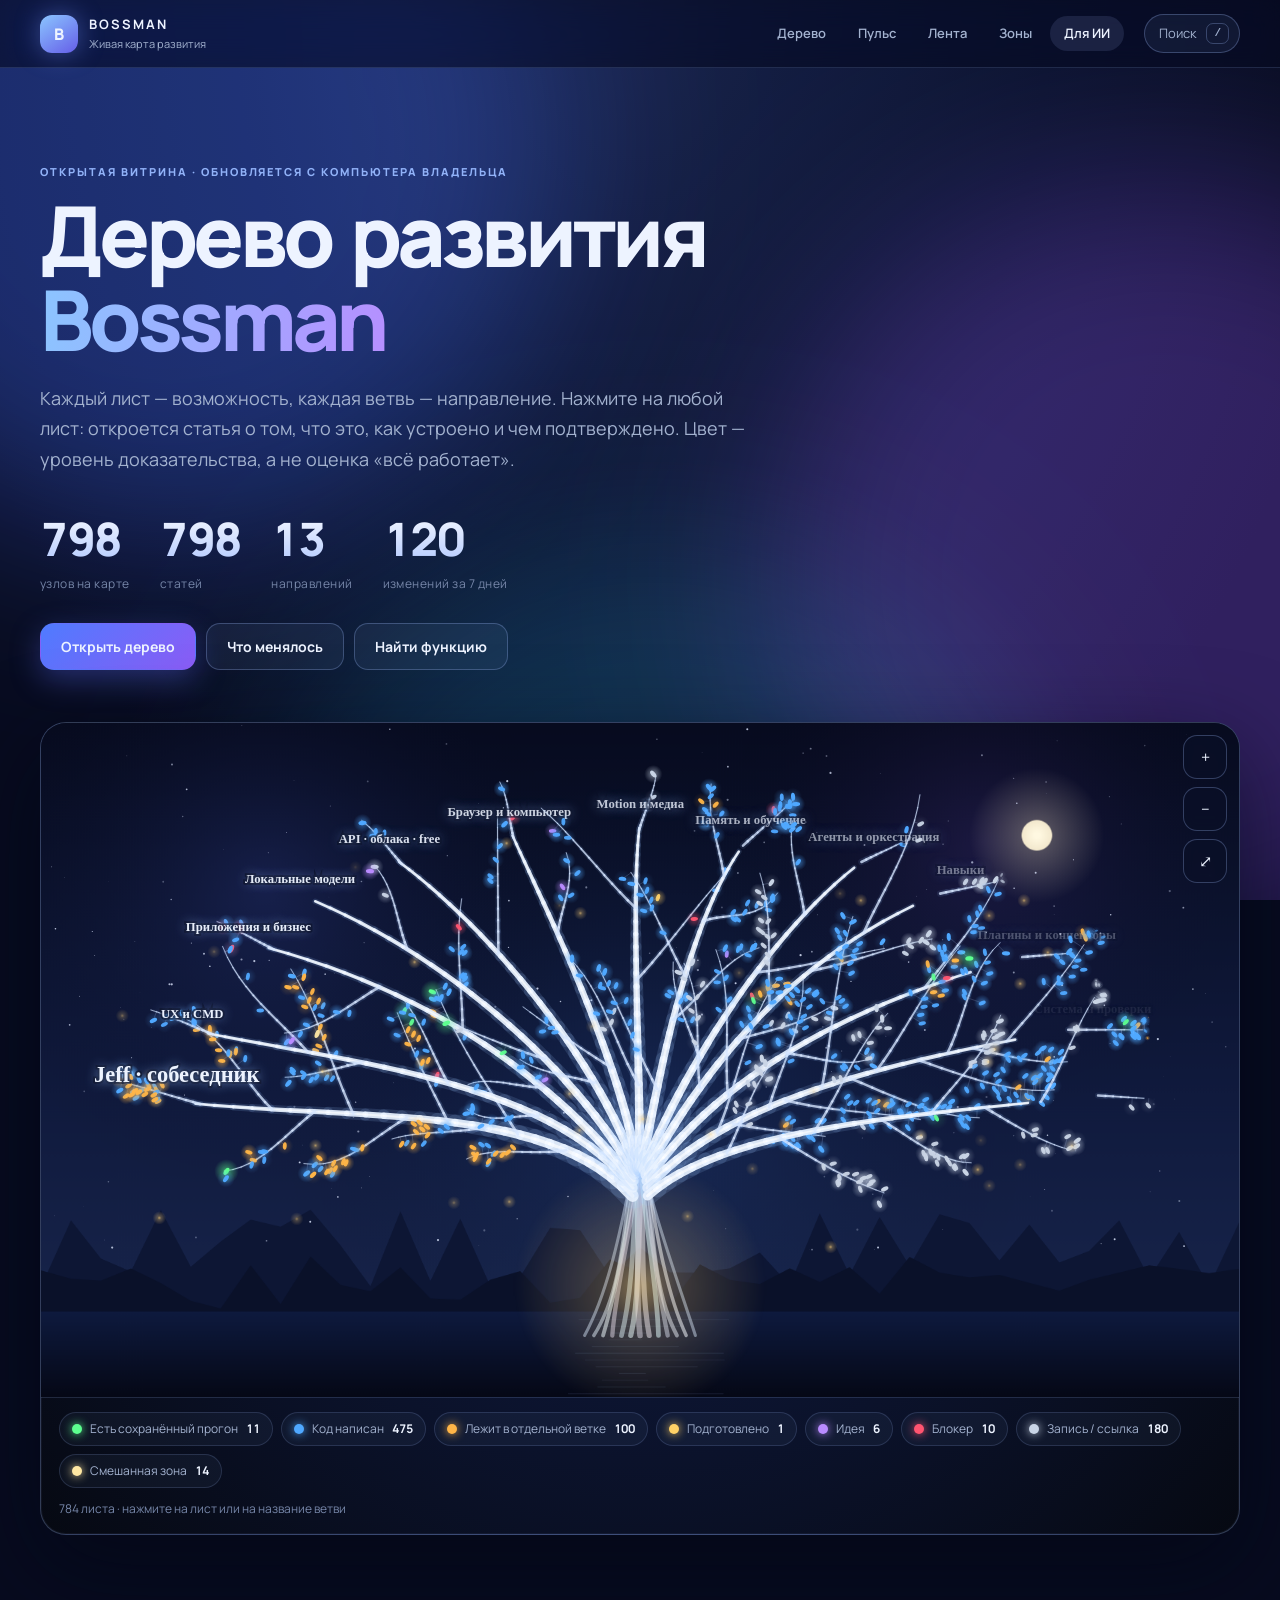
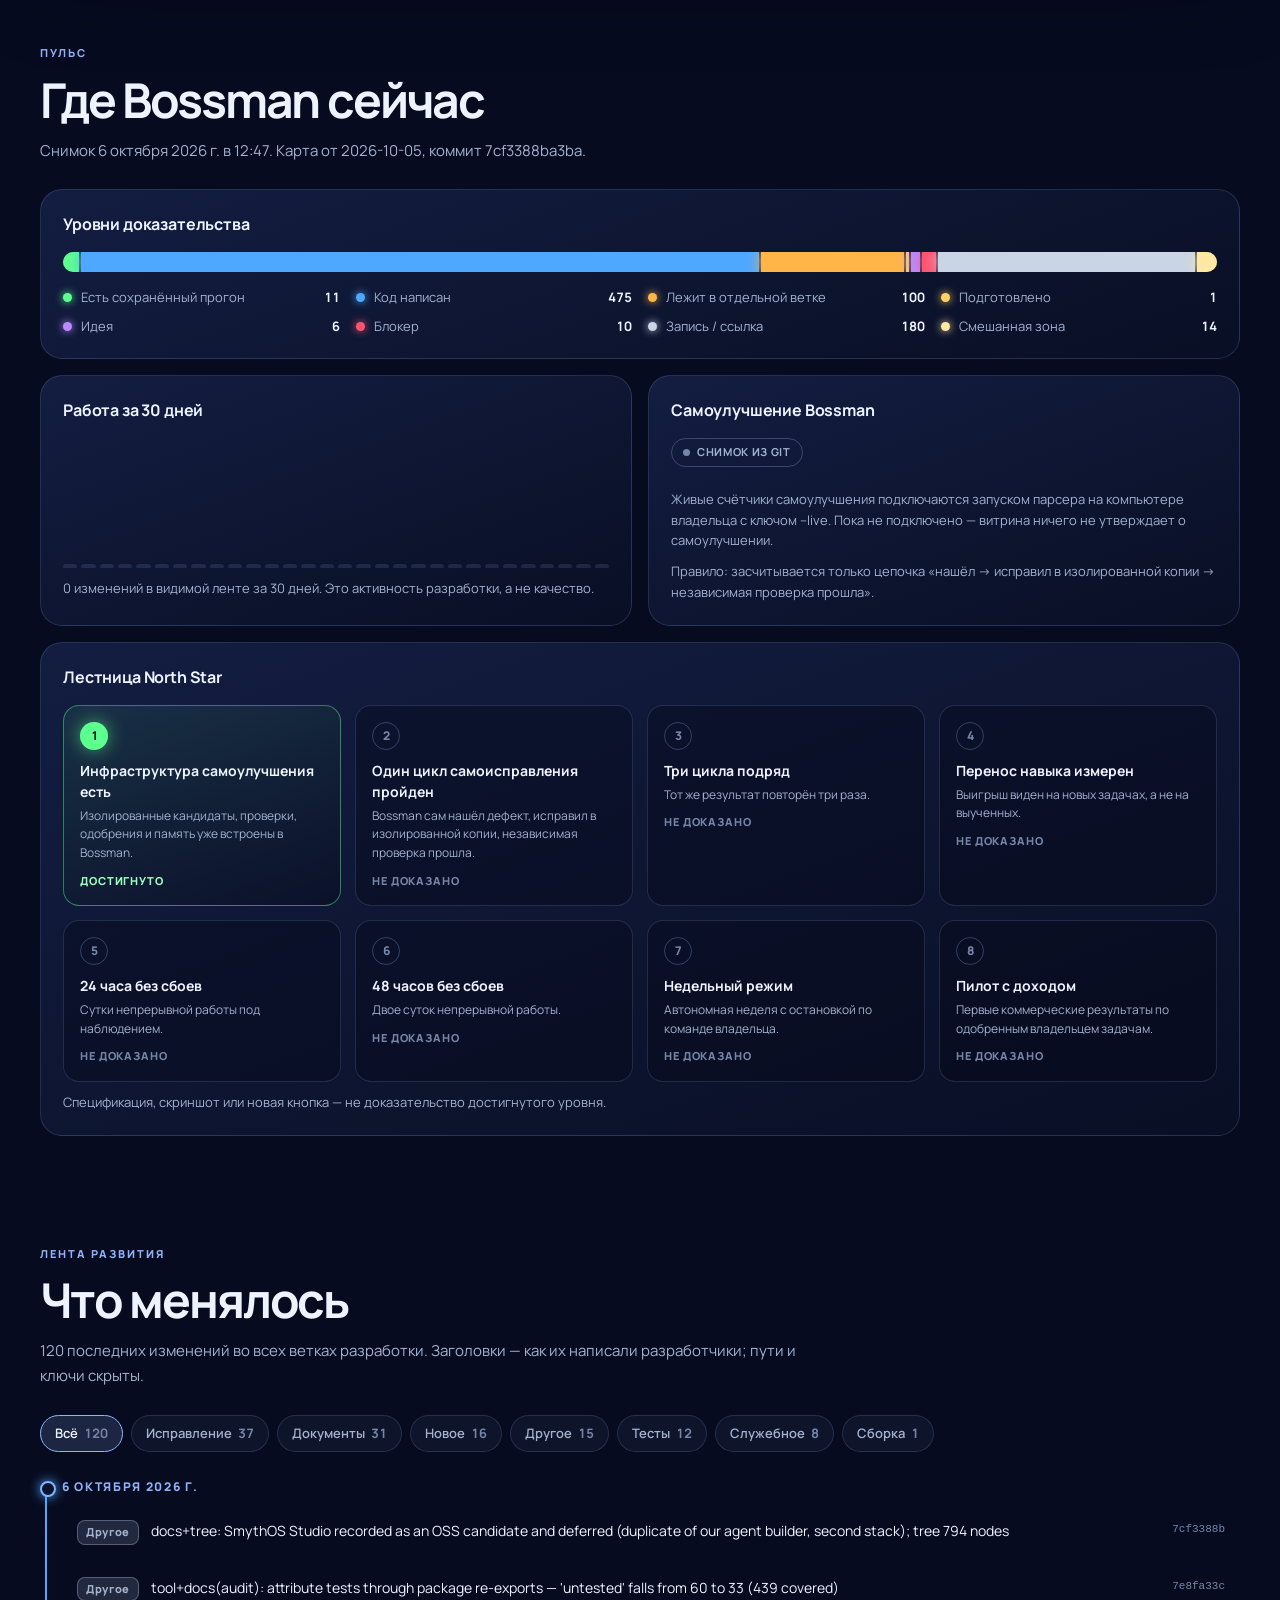
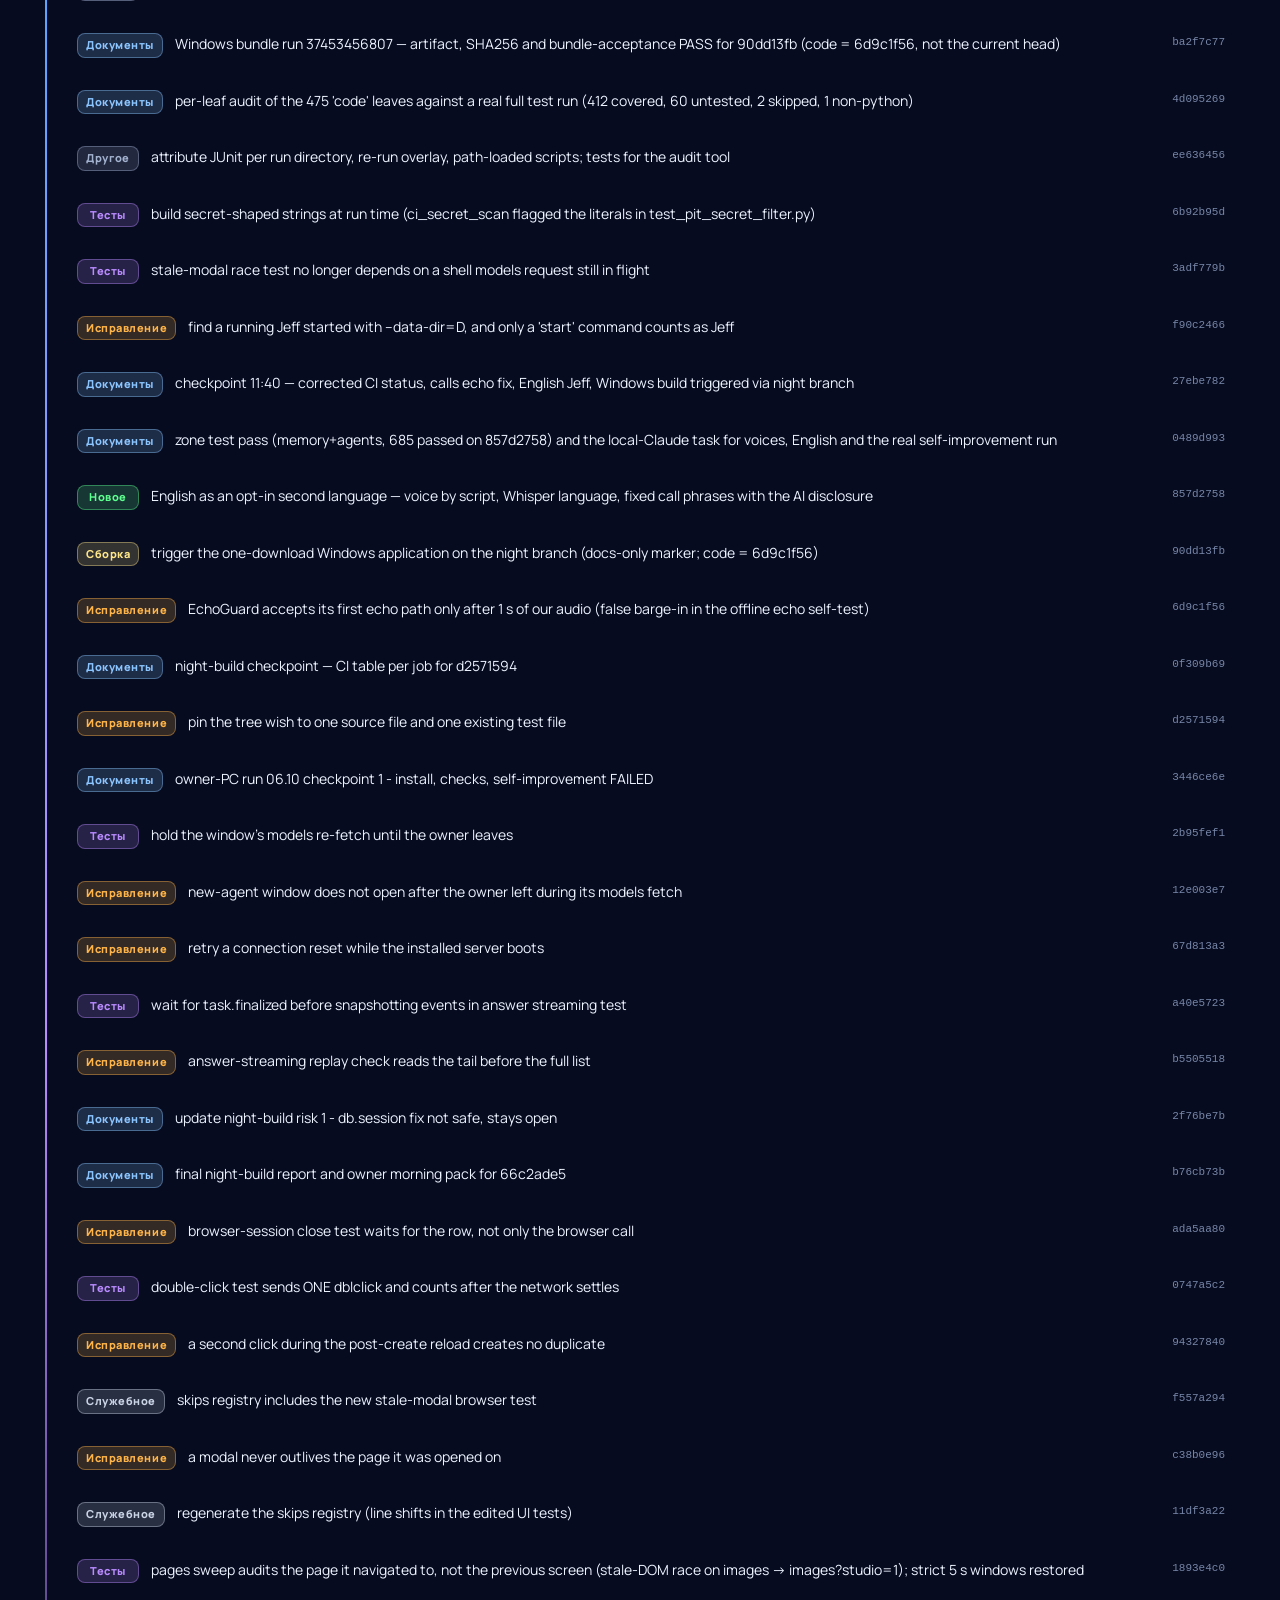
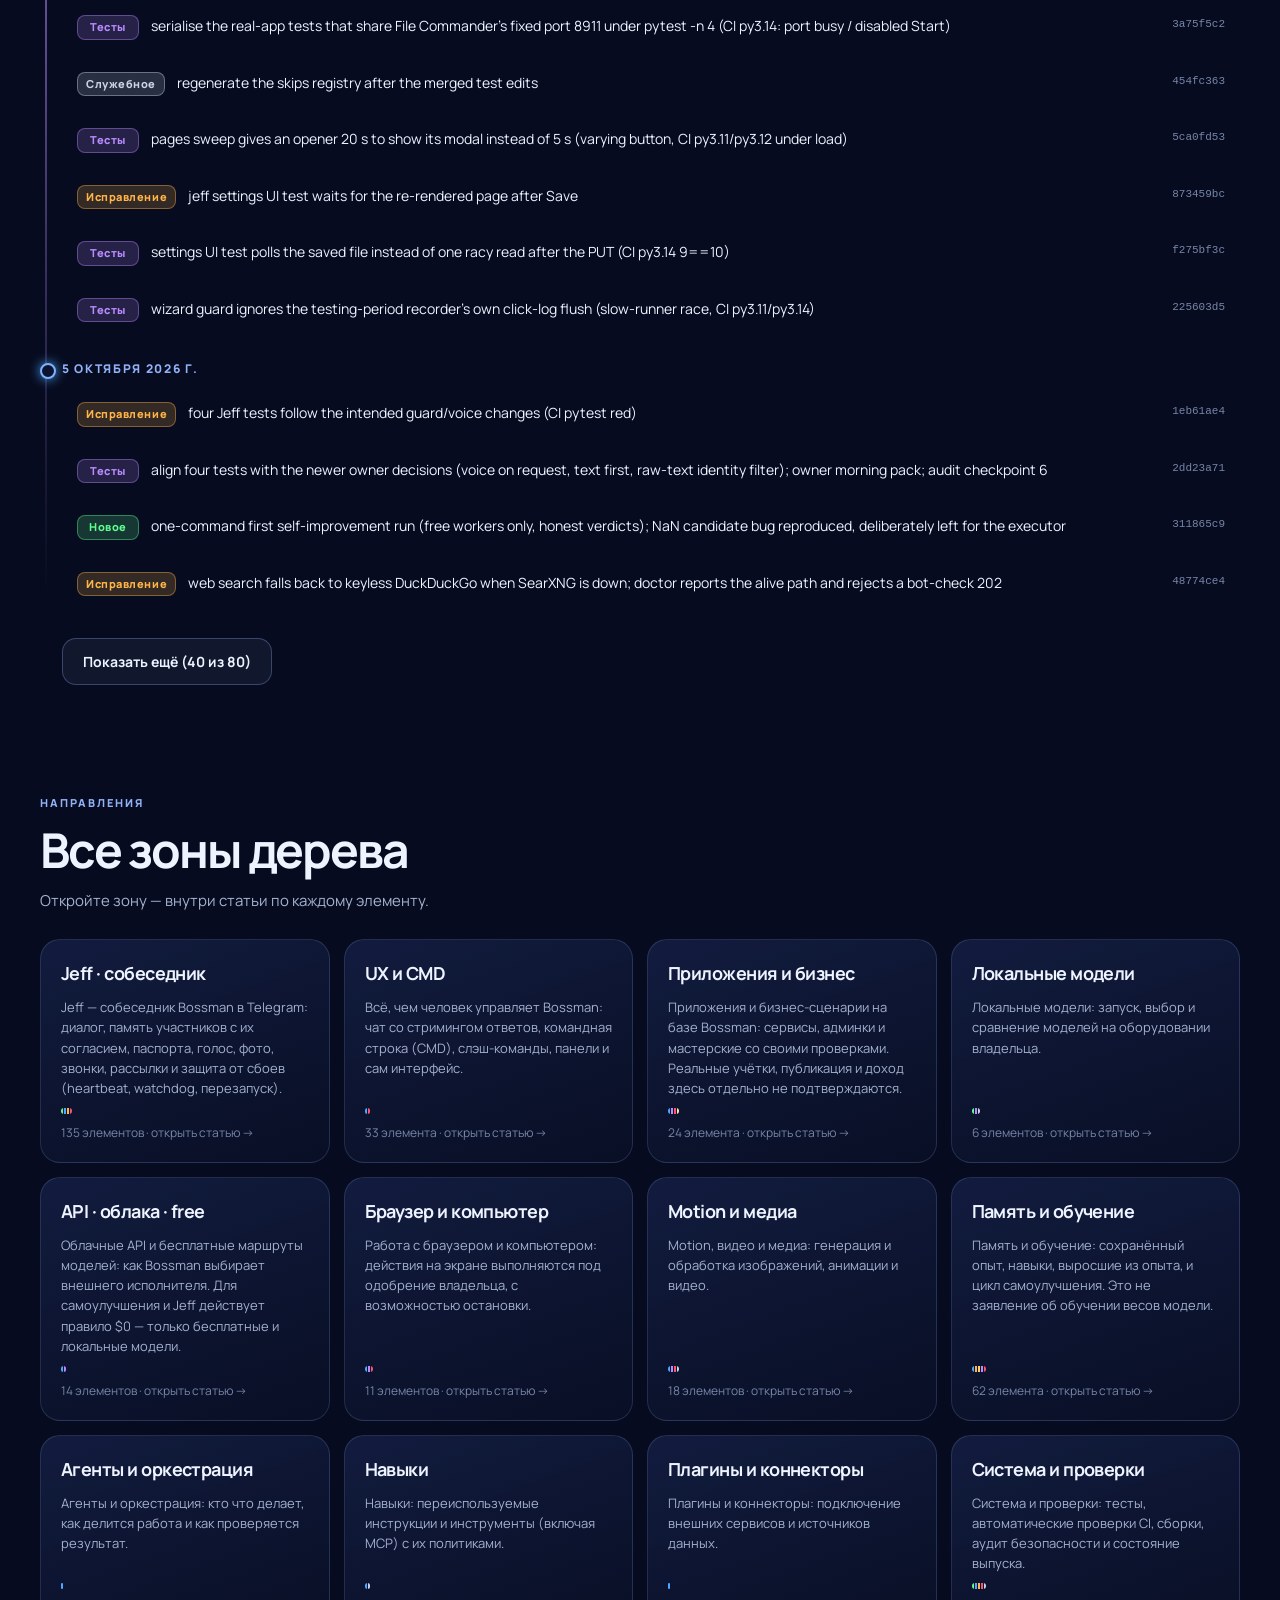
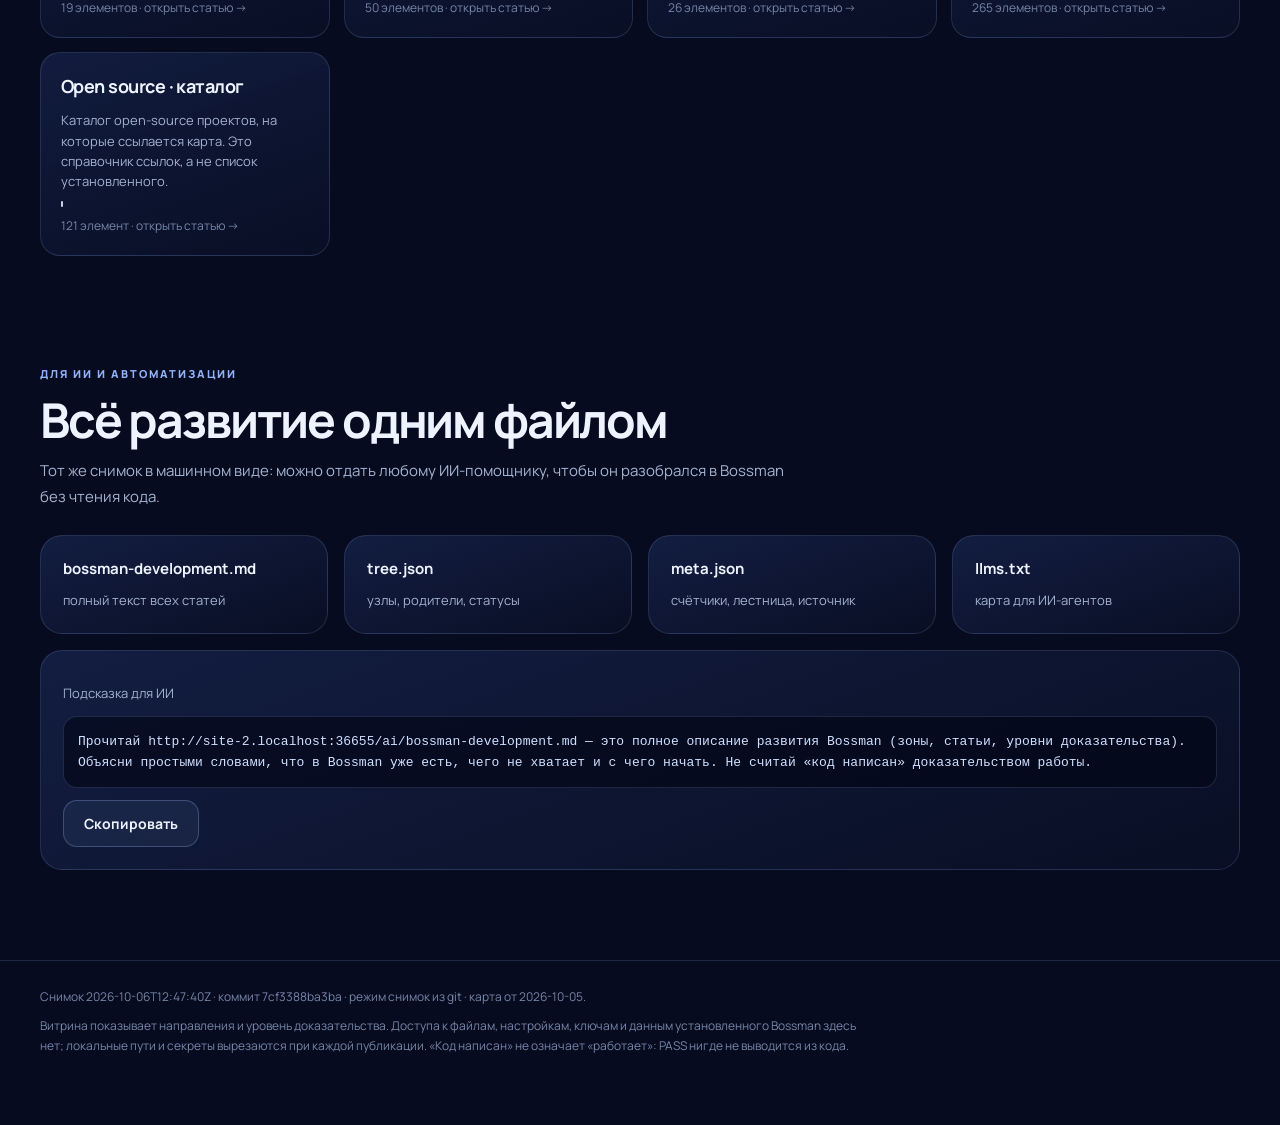
==== commit dcc9c623: "tree: zoom (buttons, double-tap on empty space, pinch, Ctrl+wheel, pan) with 26px touch tolerance; f" ====
--- a/index.html
+++ b/index.html
@@ -36,6 +36,7 @@
 
     <section class="tree-sec" id="tree" aria-label="Интерактивное дерево">
       <div class="tree-card reveal">
+        <div class="zoom" role="group" aria-label="Масштаб дерева"><button type="button" id="zoomIn" aria-label="Приблизить дерево">+</button><button type="button" id="zoomOut" aria-label="Отдалить дерево">−</button><button type="button" id="zoomReset" aria-label="Показать дерево целиком">⤢</button></div>
         <div class="tree-scroll" id="treeScroll"><div id="scene"></div></div>
         <div class="legend" id="legend" role="group" aria-label="Фильтр по уровню доказательства"></div>
         <p class="tree-hint" id="treeHint">Нажмите на лист или на название ветви</p>
--- a/style.css
+++ b/style.css
@@ -282,3 +282,10 @@
   .stack i,.spark i{transform:none}
   .aurora i{animation:none}
 }
+
+/* приближение дерева: кнопки в карточке (не уезжают при горизонтальной прокрутке), крупные зоны касания */
+.zoom{position:absolute;z-index:3;top:12px;right:12px;display:flex;flex-direction:column;gap:8px}
+.zoom button{width:44px;height:44px;border-radius:14px;border:1px solid var(--line2);background:rgba(10,16,40,.72);color:var(--text,#eef4ff);font:600 22px/1 inherit;backdrop-filter:blur(6px);cursor:pointer}
+.zoom button:hover{background:rgba(40,60,130,.8)}
+.zoom button:focus-visible{outline:2px solid rgba(160,200,255,.9);outline-offset:2px}
+@media(max-width:640px){.tree-hint::after{content:" · двойной тап по пустому месту или + — приблизить; листайте вбок"}}
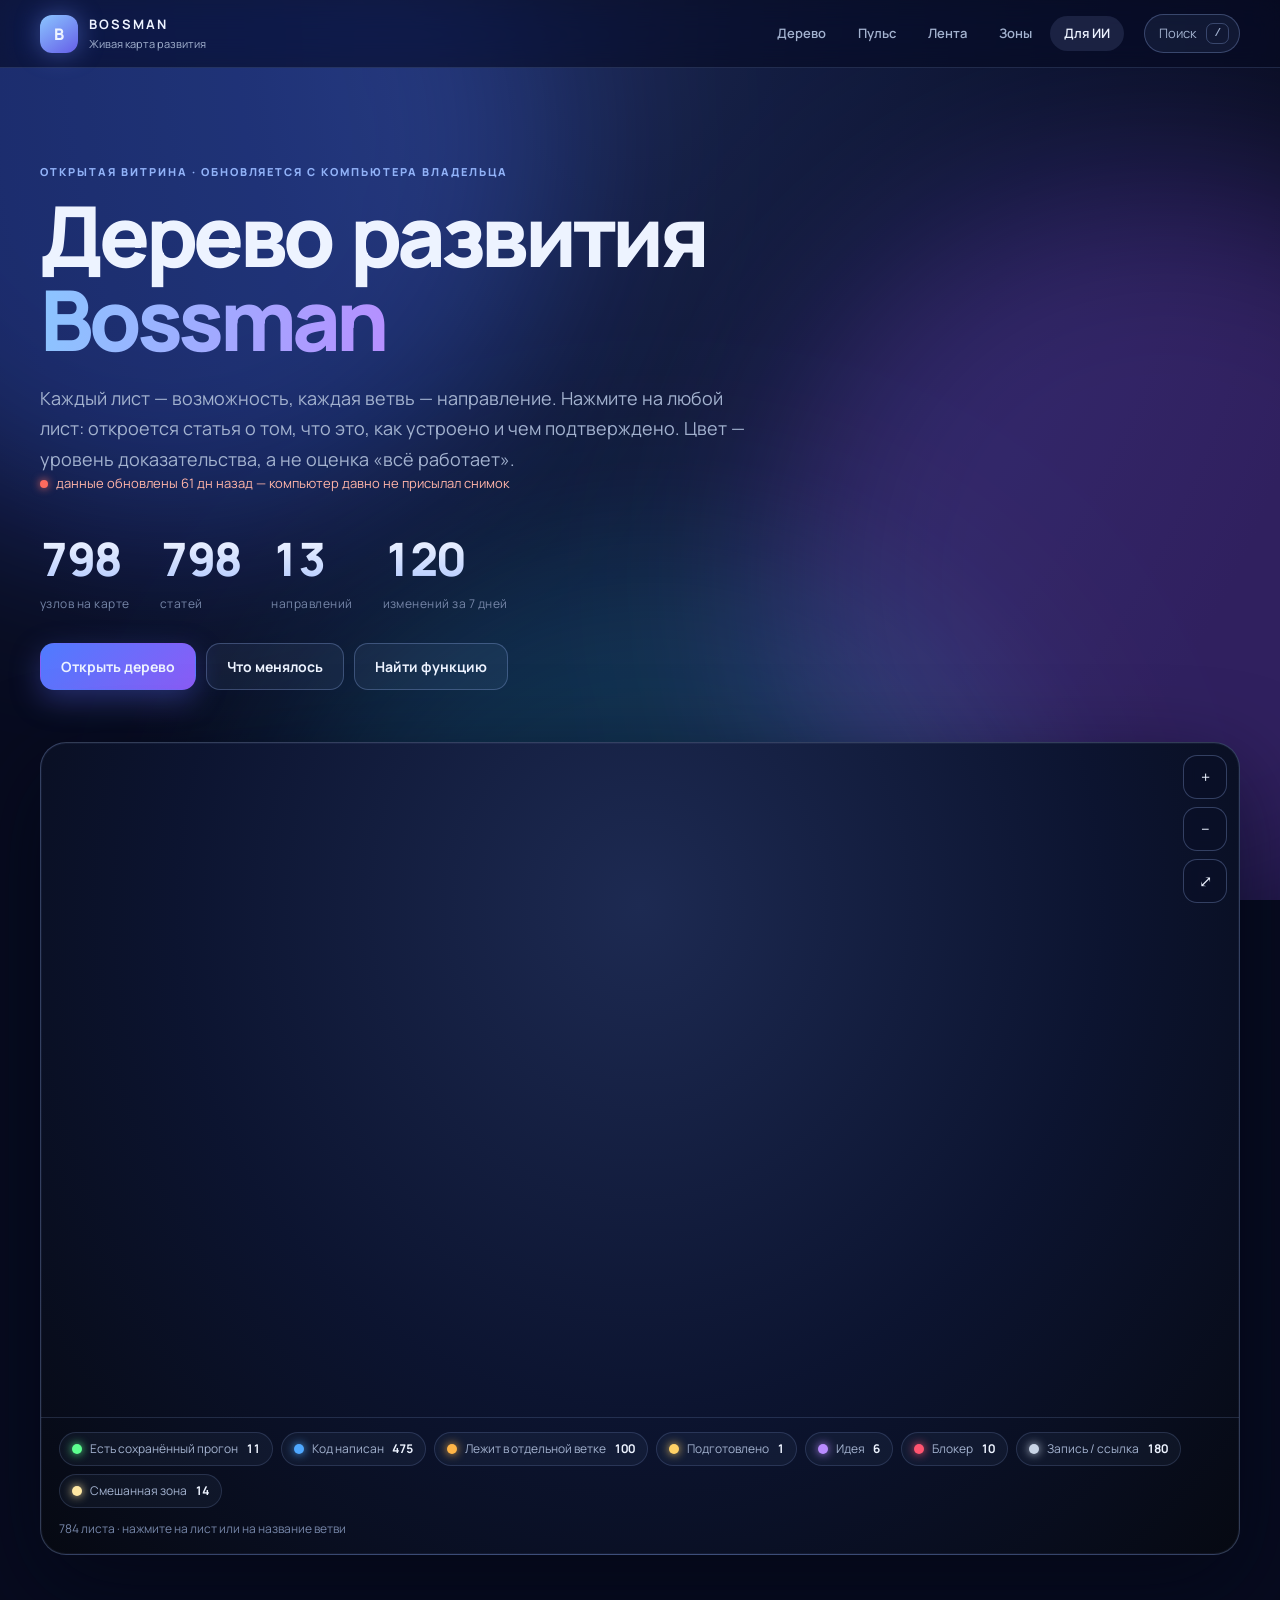
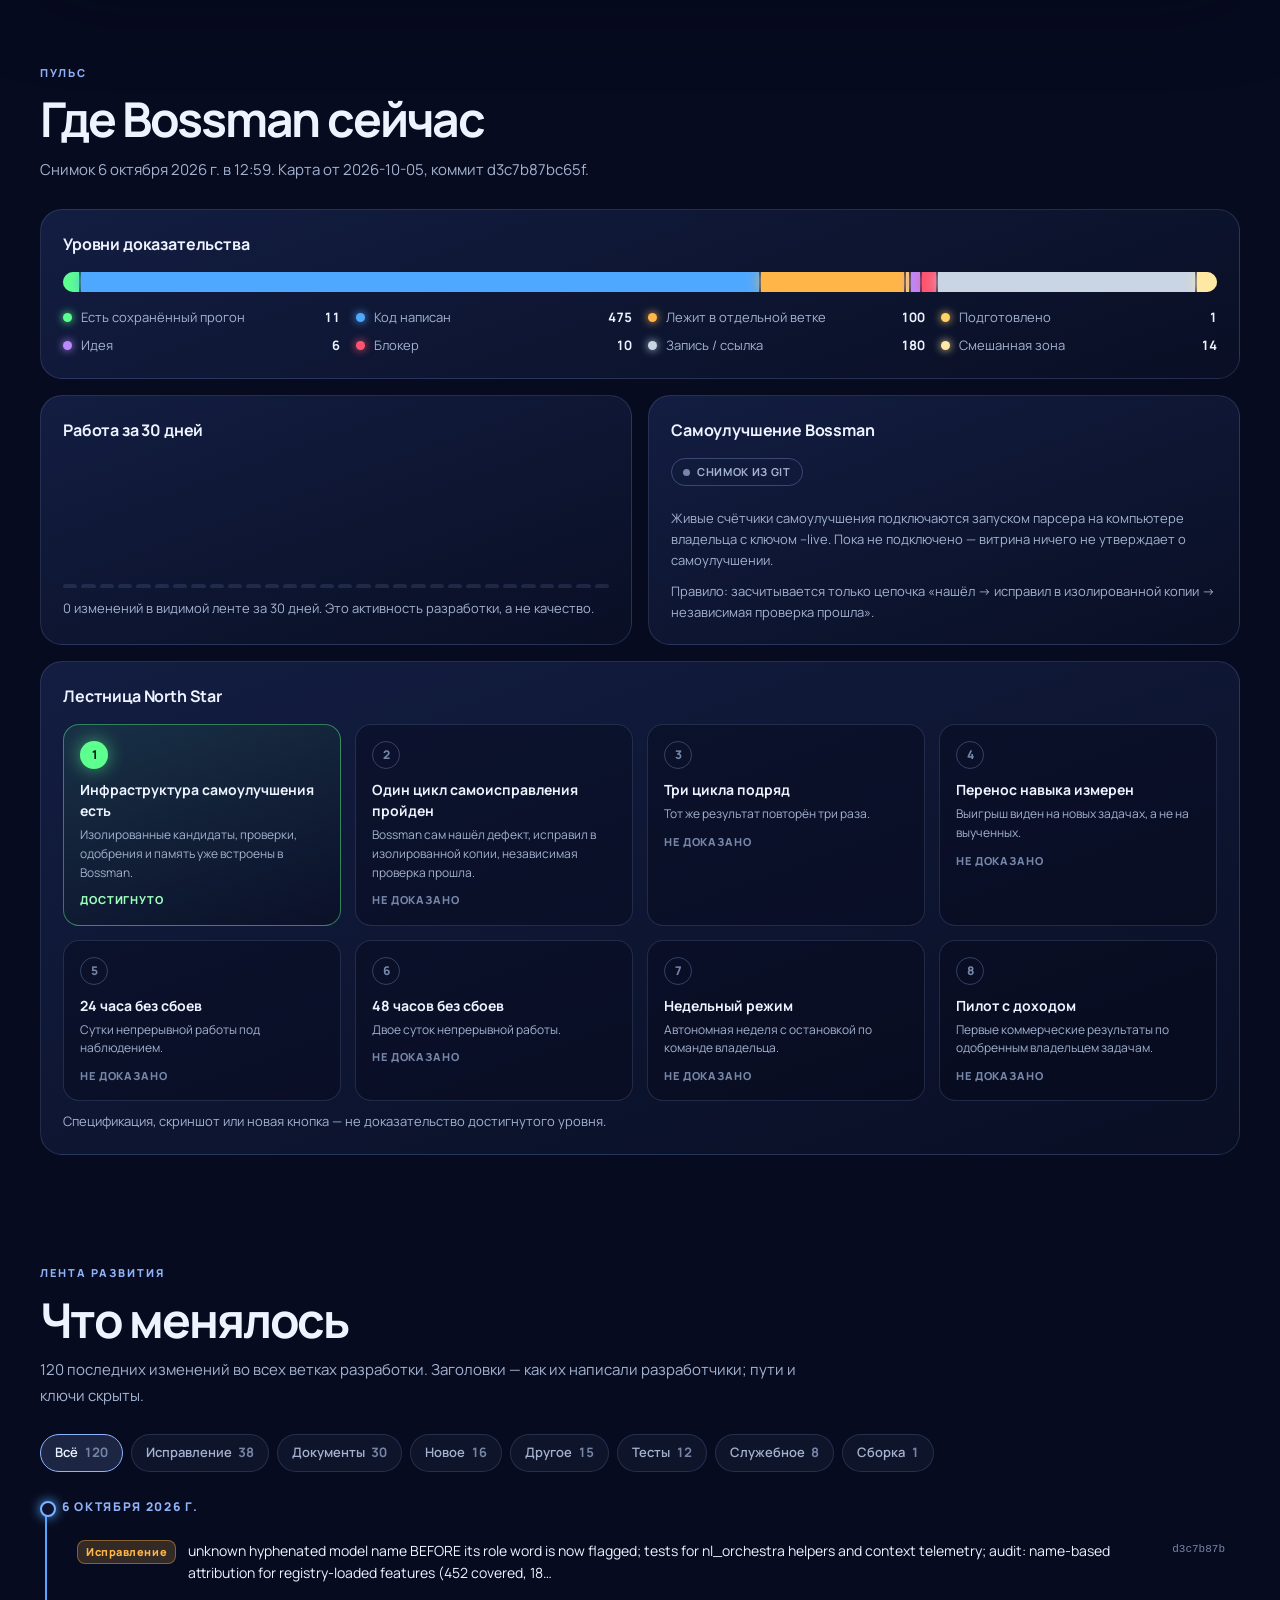
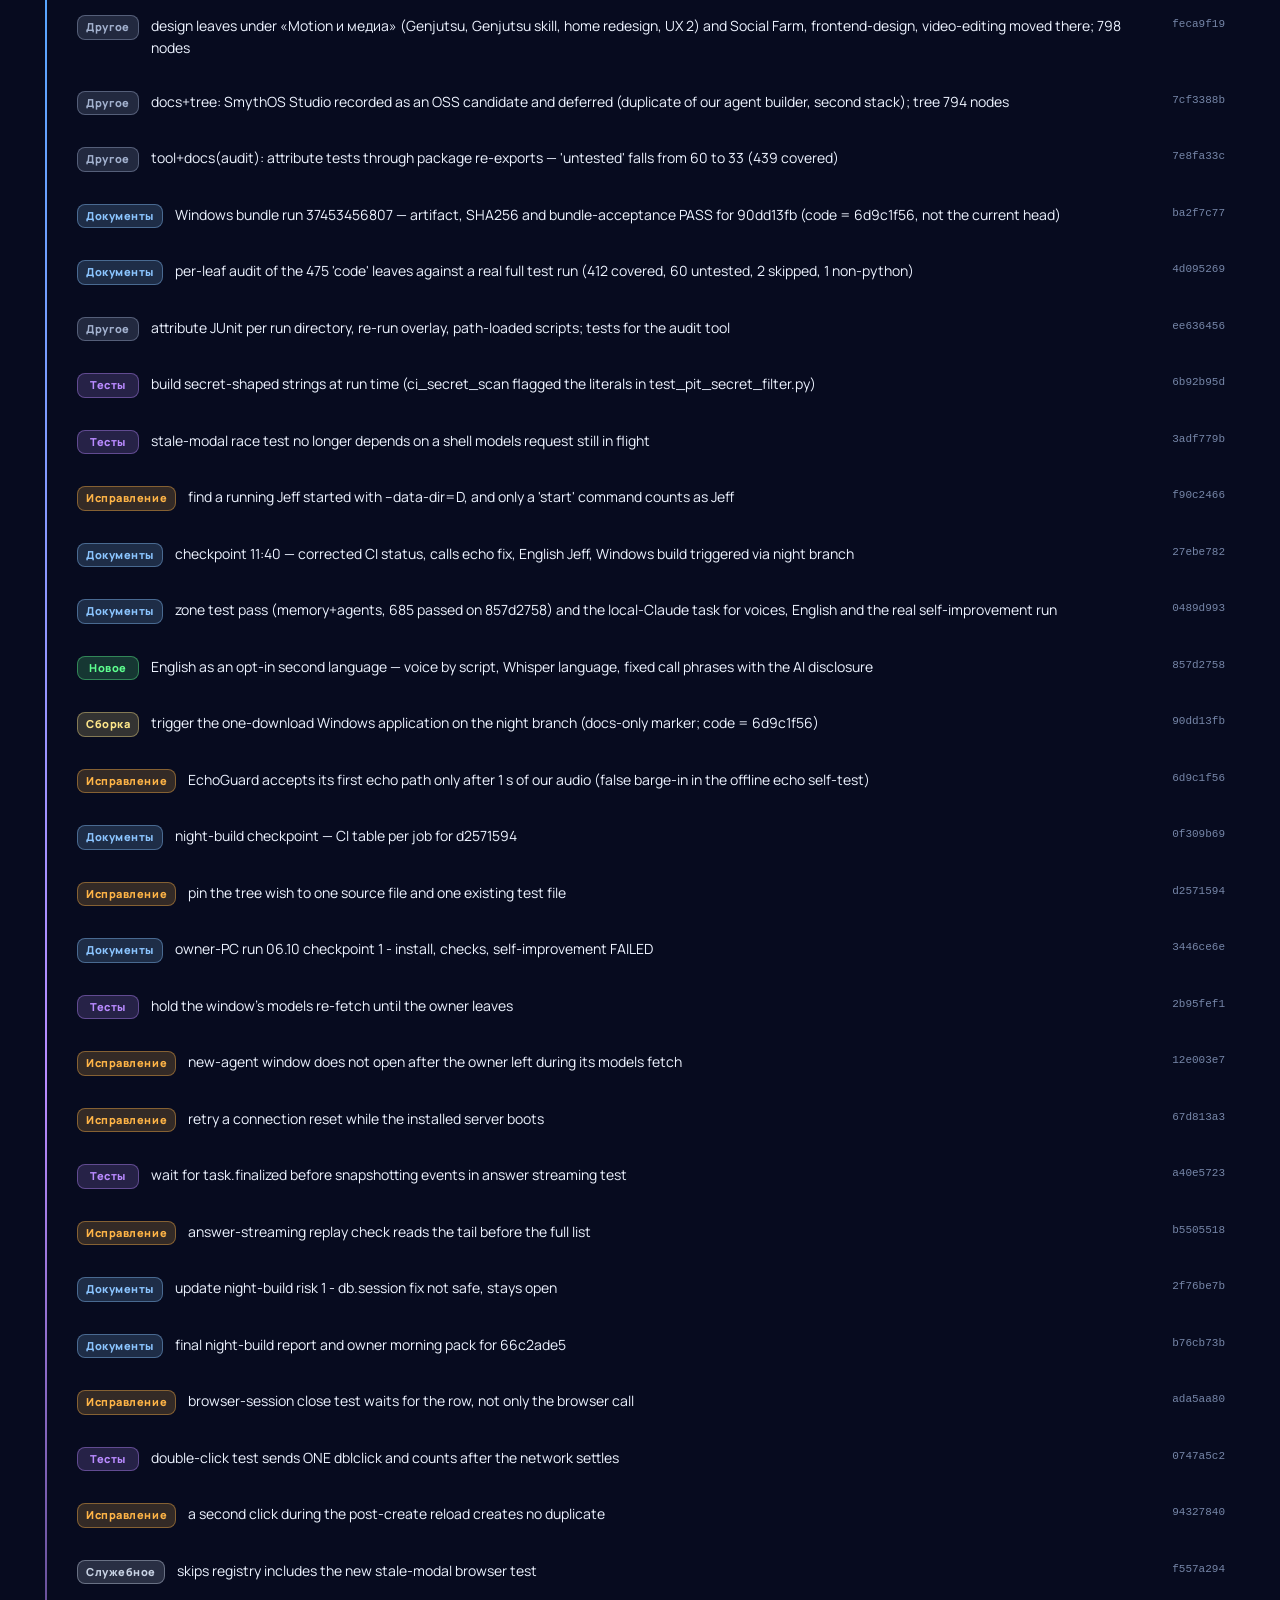
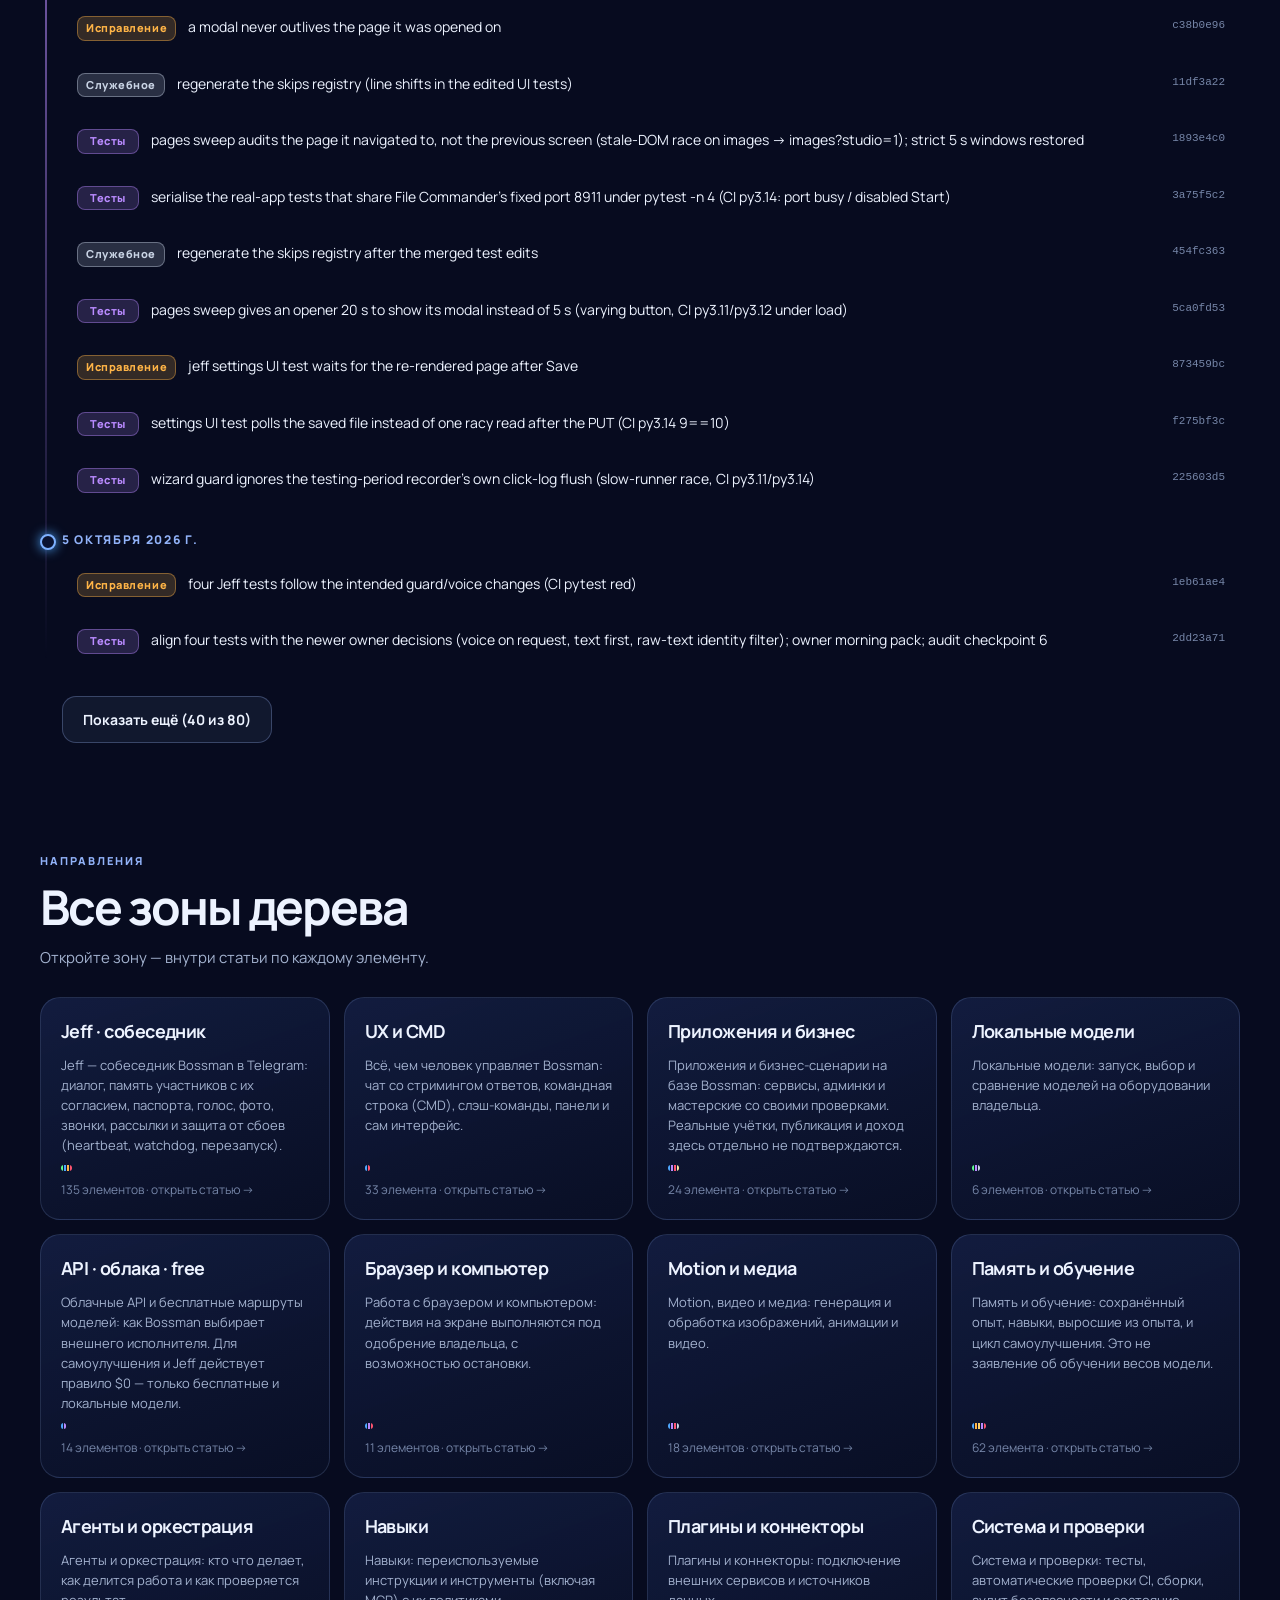
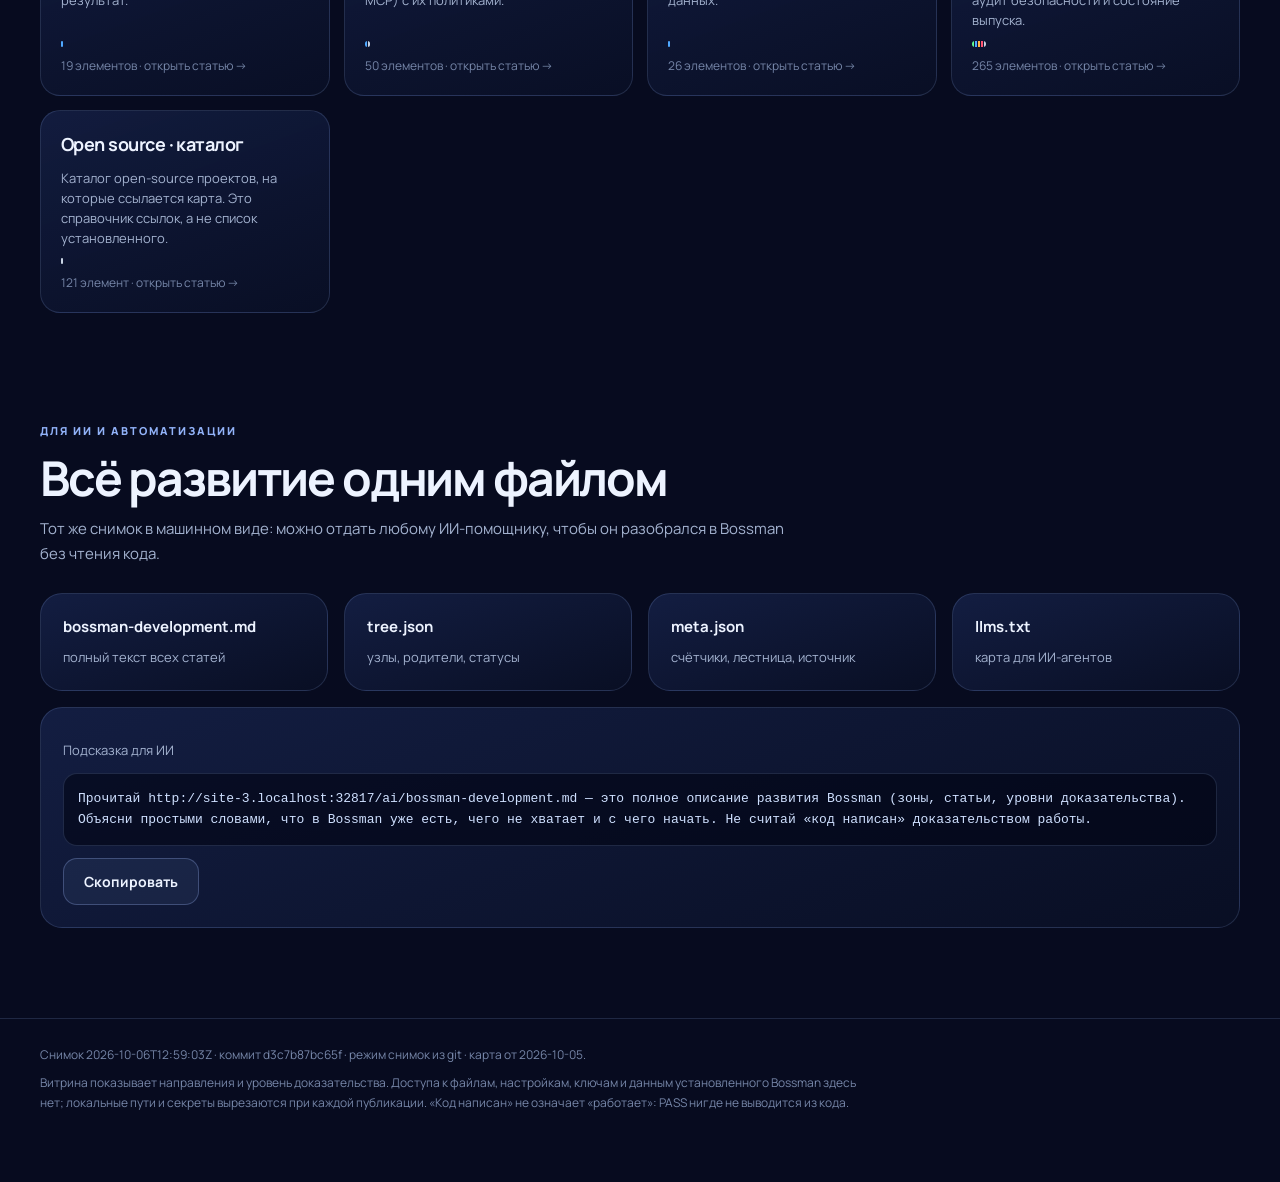
==== commit 8bca8d24: "freshness line (red after 26 h), hourly Windows task installer, sync launcher pulls Bossman too and " ====
--- a/index.html
+++ b/index.html
@@ -30,6 +30,7 @@
       <p class="eyebrow reveal">ОТКРЫТАЯ ВИТРИНА · ОБНОВЛЯЕТСЯ С КОМПЬЮТЕРА ВЛАДЕЛЬЦА</p>
       <h1 id="h1">Дерево развития Bossman</h1>
       <p class="lede reveal">Каждый лист — возможность, каждая ветвь — направление. Нажмите на любой лист: откроется статья о том, что это, как устроено и чем подтверждено. Цвет — уровень доказательства, а не оценка «всё работает».</p>
+      <p class="fresh" id="fresh" role="status" aria-live="polite"></p>
       <div class="counters" id="counters"></div>
       <div class="cta reveal"><a class="btn primary" href="#tree">Открыть дерево</a><a class="btn" href="#timeline">Что менялось</a><button class="btn" id="searchBtn2" type="button">Найти функцию</button></div>
     </section>
--- a/style.css
+++ b/style.css
@@ -289,3 +289,8 @@
 .zoom button:hover{background:rgba(40,60,130,.8)}
 .zoom button:focus-visible{outline:2px solid rgba(160,200,255,.9);outline-offset:2px}
 @media(max-width:640px){.tree-hint::after{content:" · двойной тап по пустому месту или + — приблизить; листайте вбок"}}
+
+.fresh{margin:0 0 14px;font-size:13px;color:var(--dim)}
+.fresh::before{content:"";display:inline-block;width:8px;height:8px;border-radius:50%;margin-right:8px;background:#5ddc8b;box-shadow:0 0 8px #5ddc8b}
+.fresh.stale{color:#ffb4a8}
+.fresh.stale::before{background:#ff6b5e;box-shadow:0 0 8px #ff6b5e}
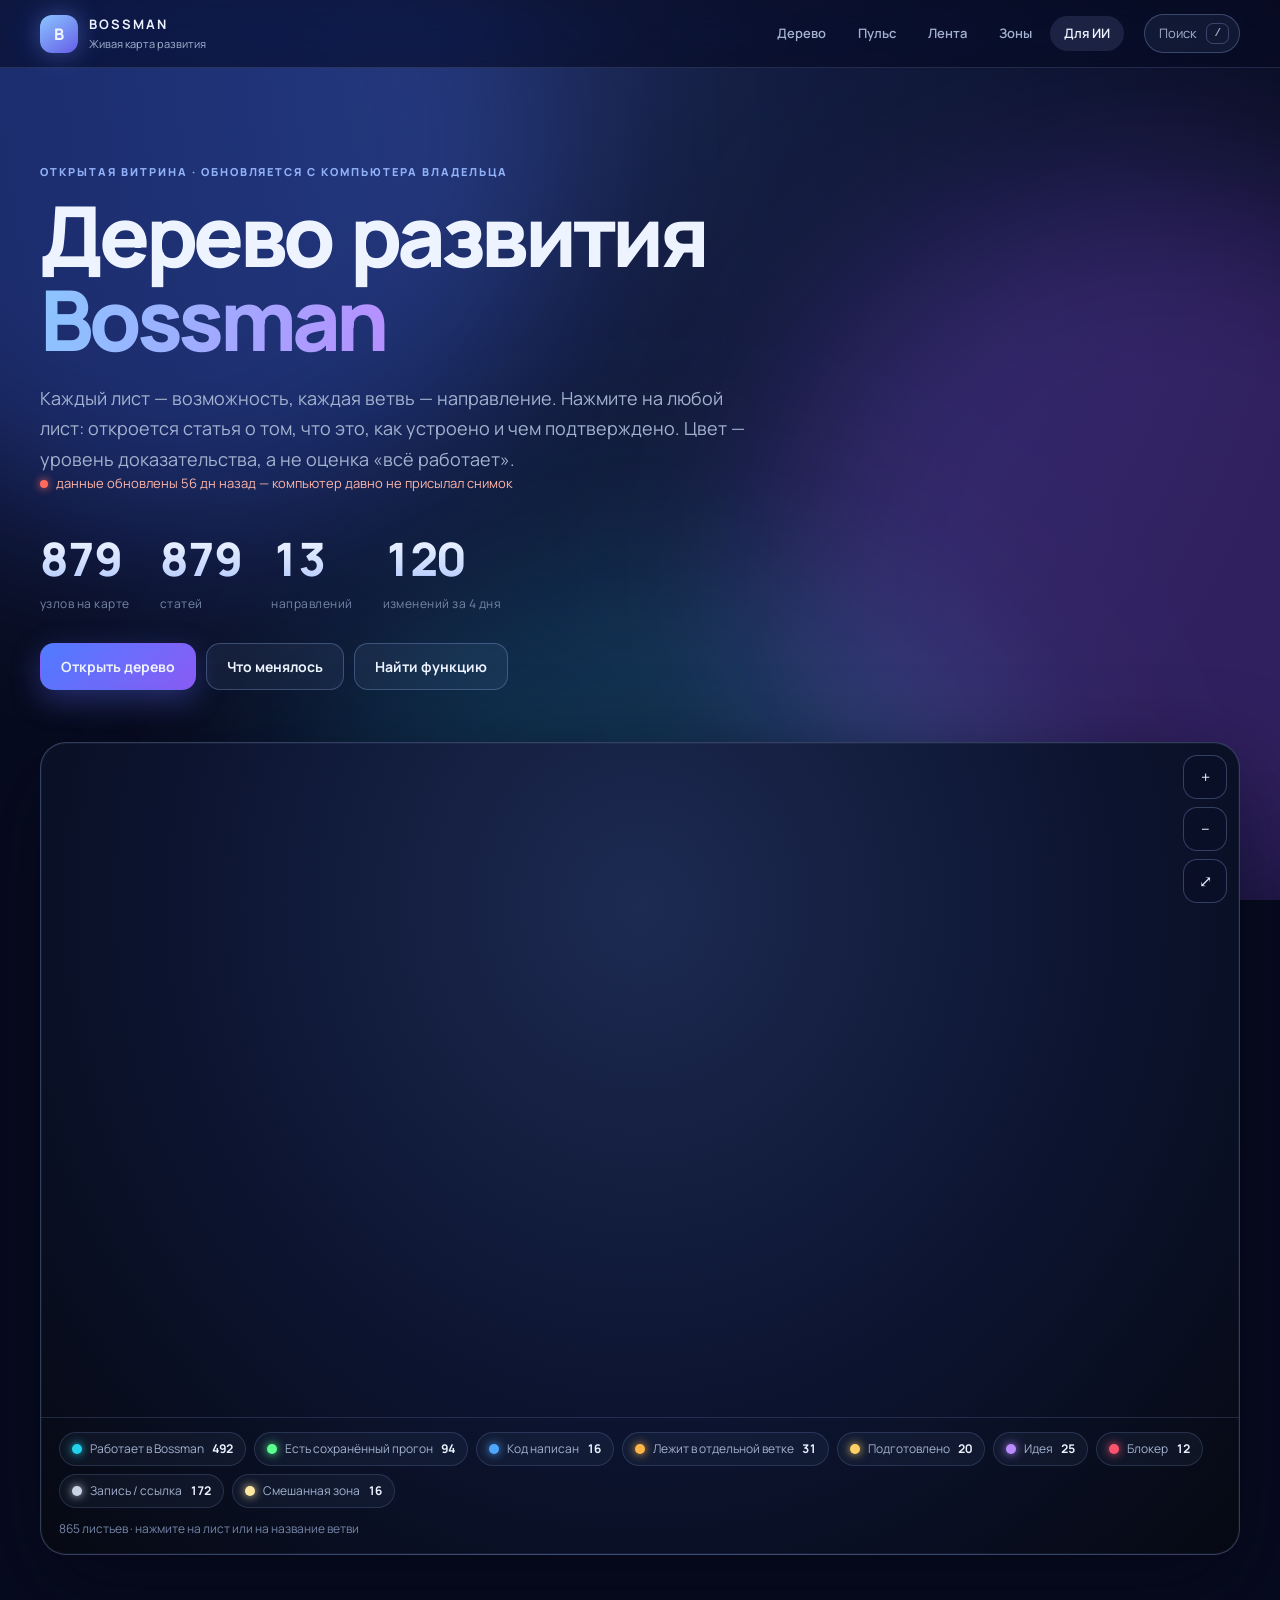
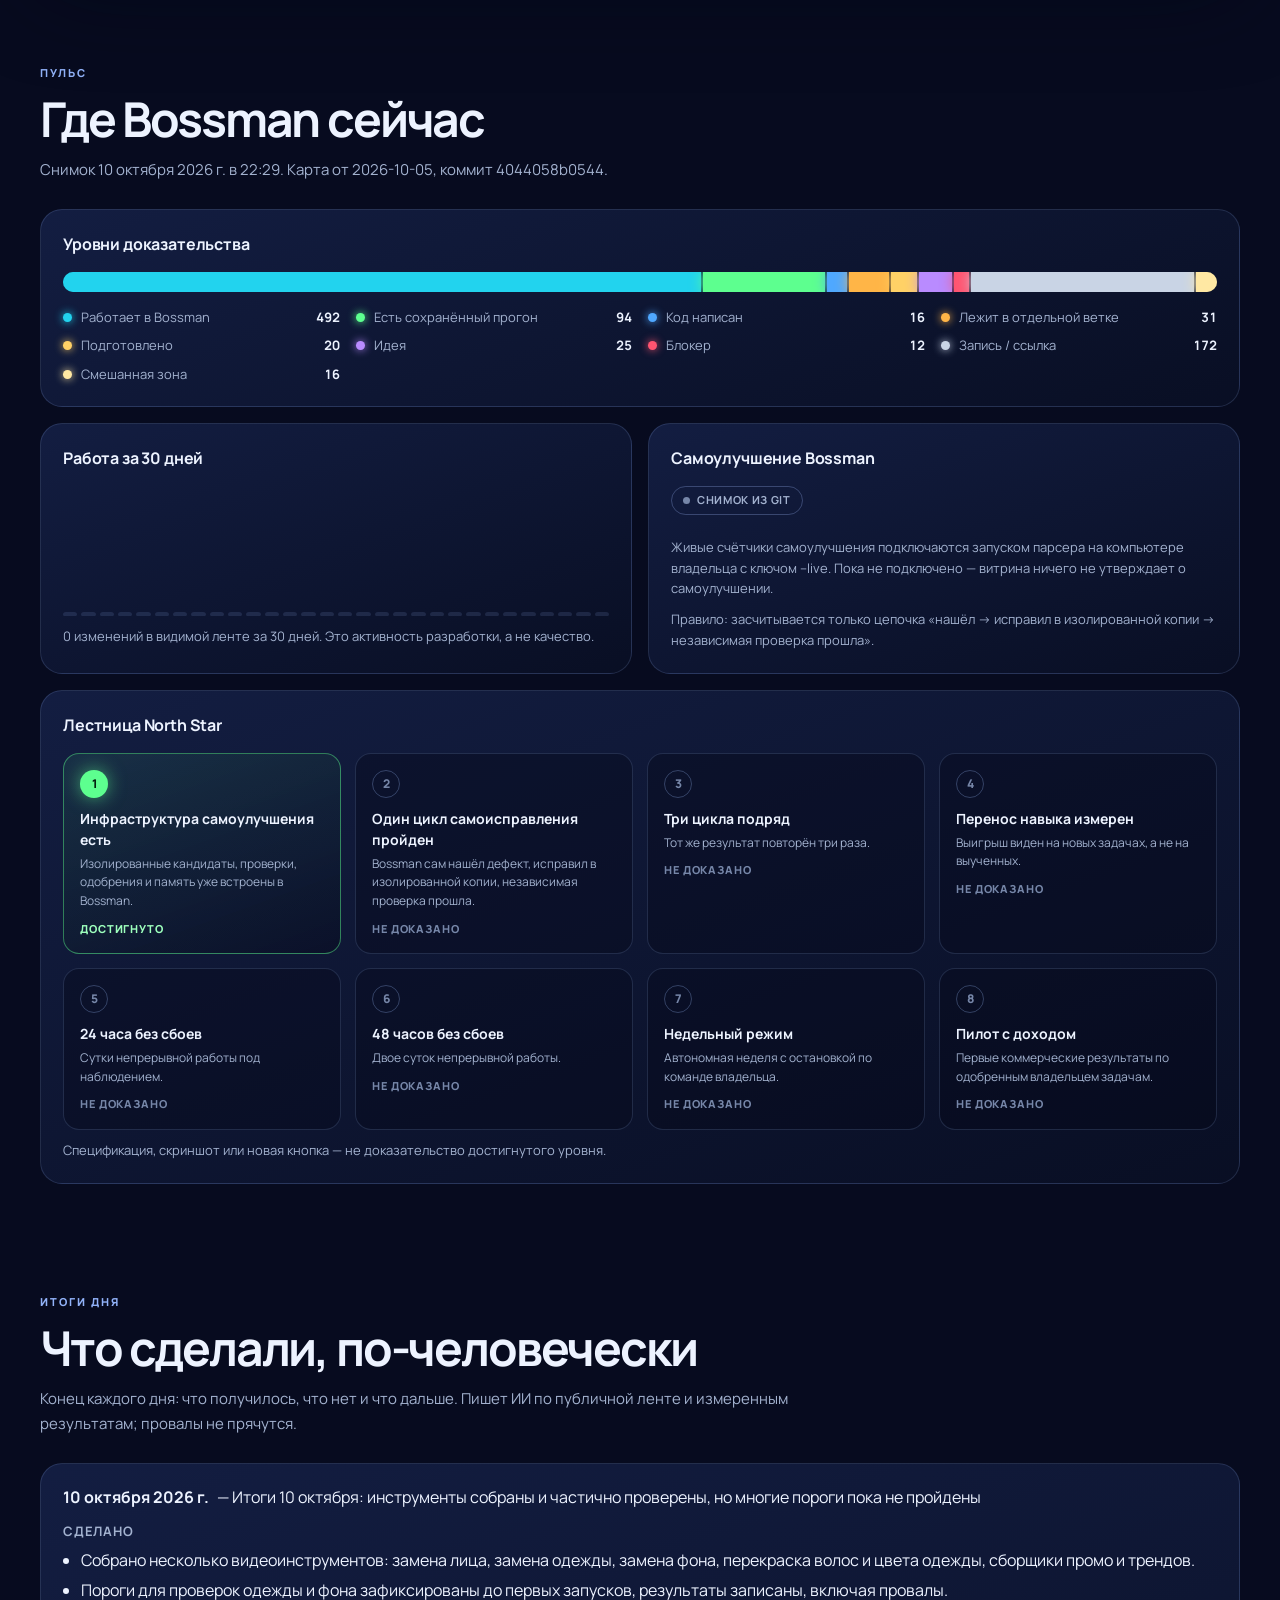
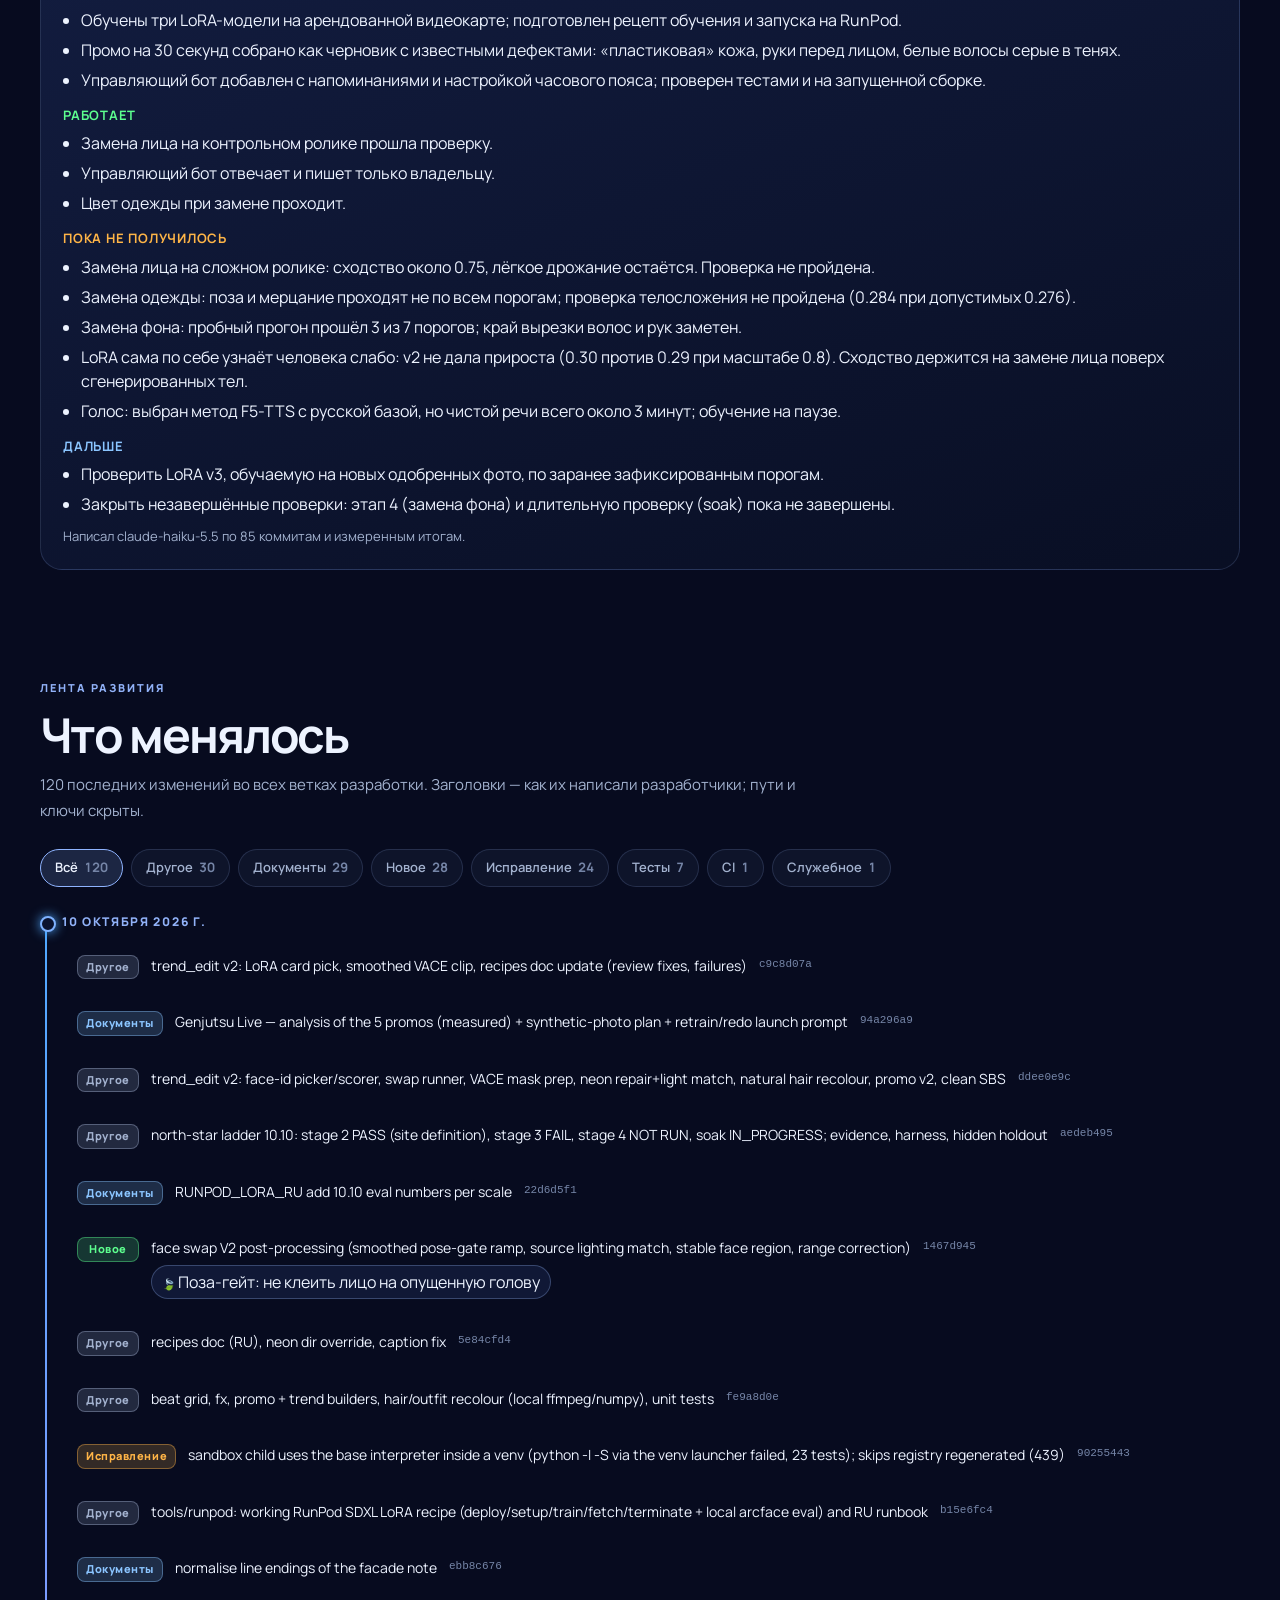
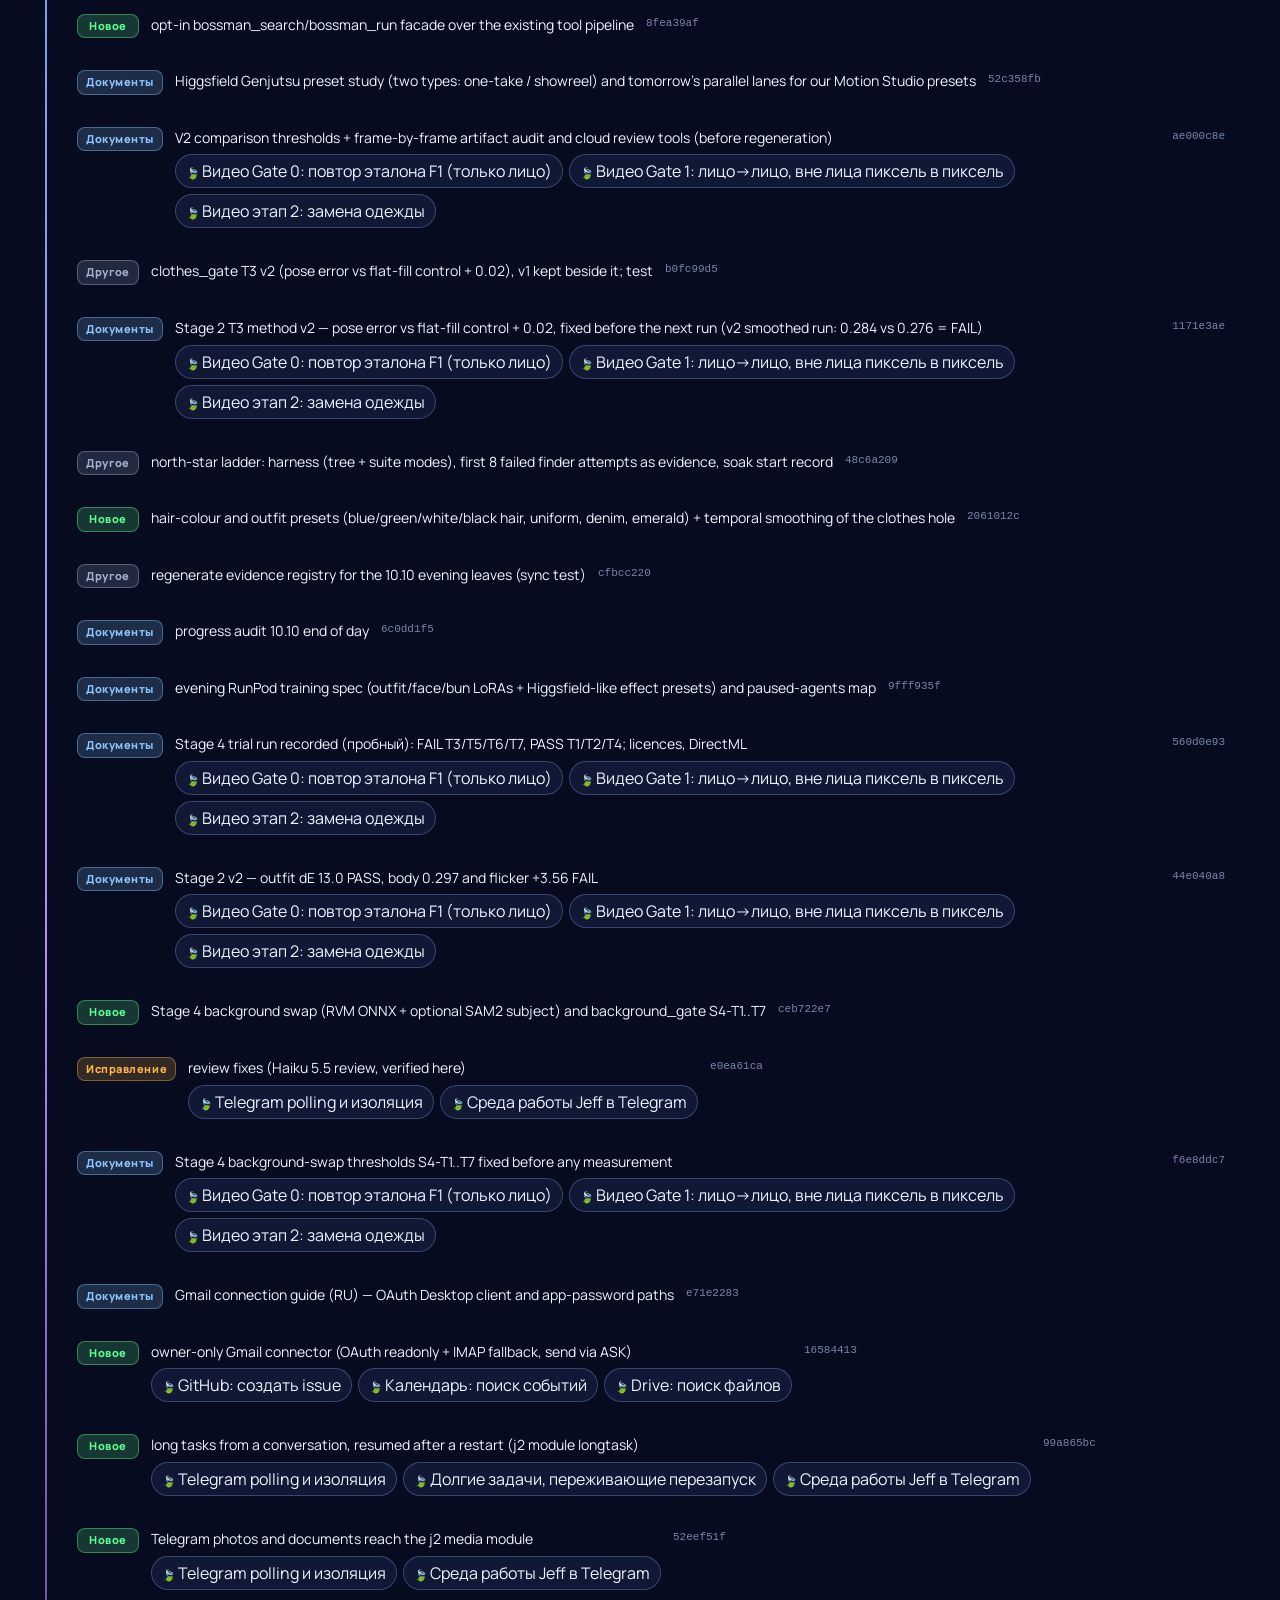
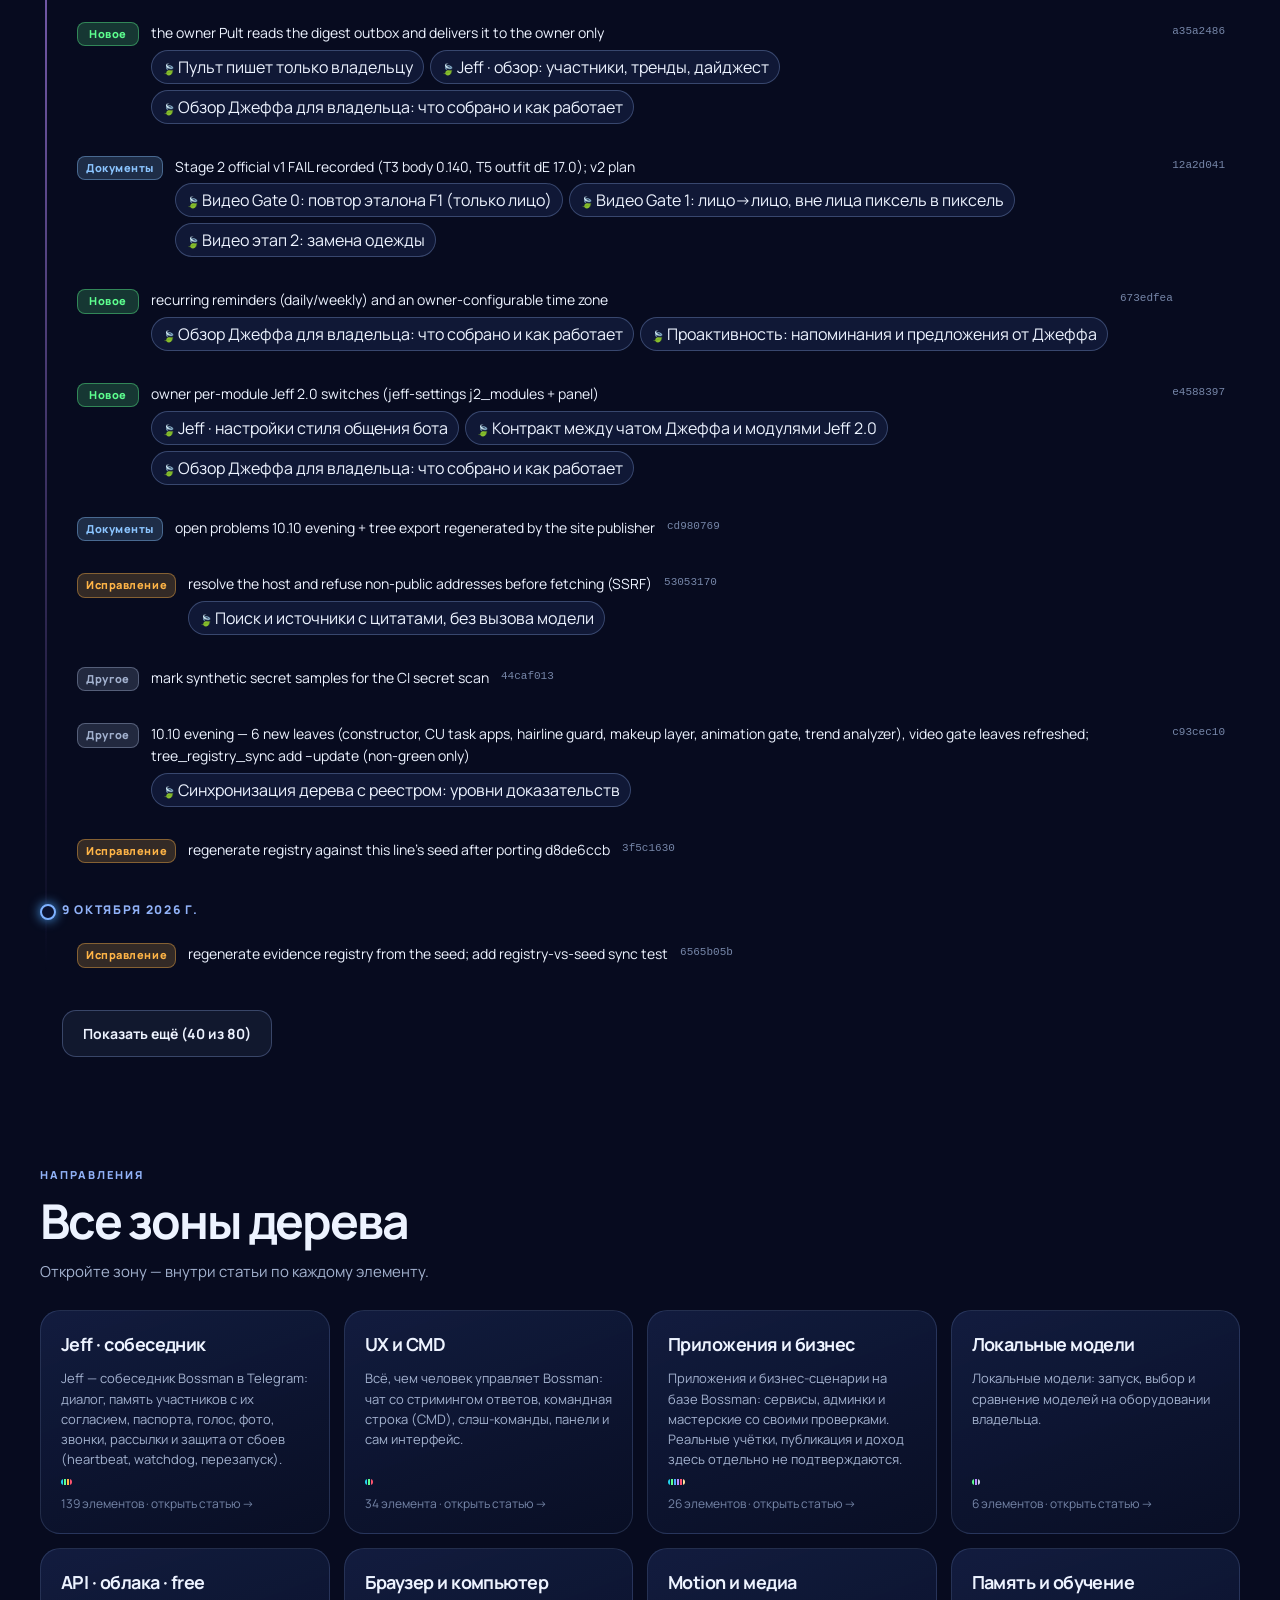
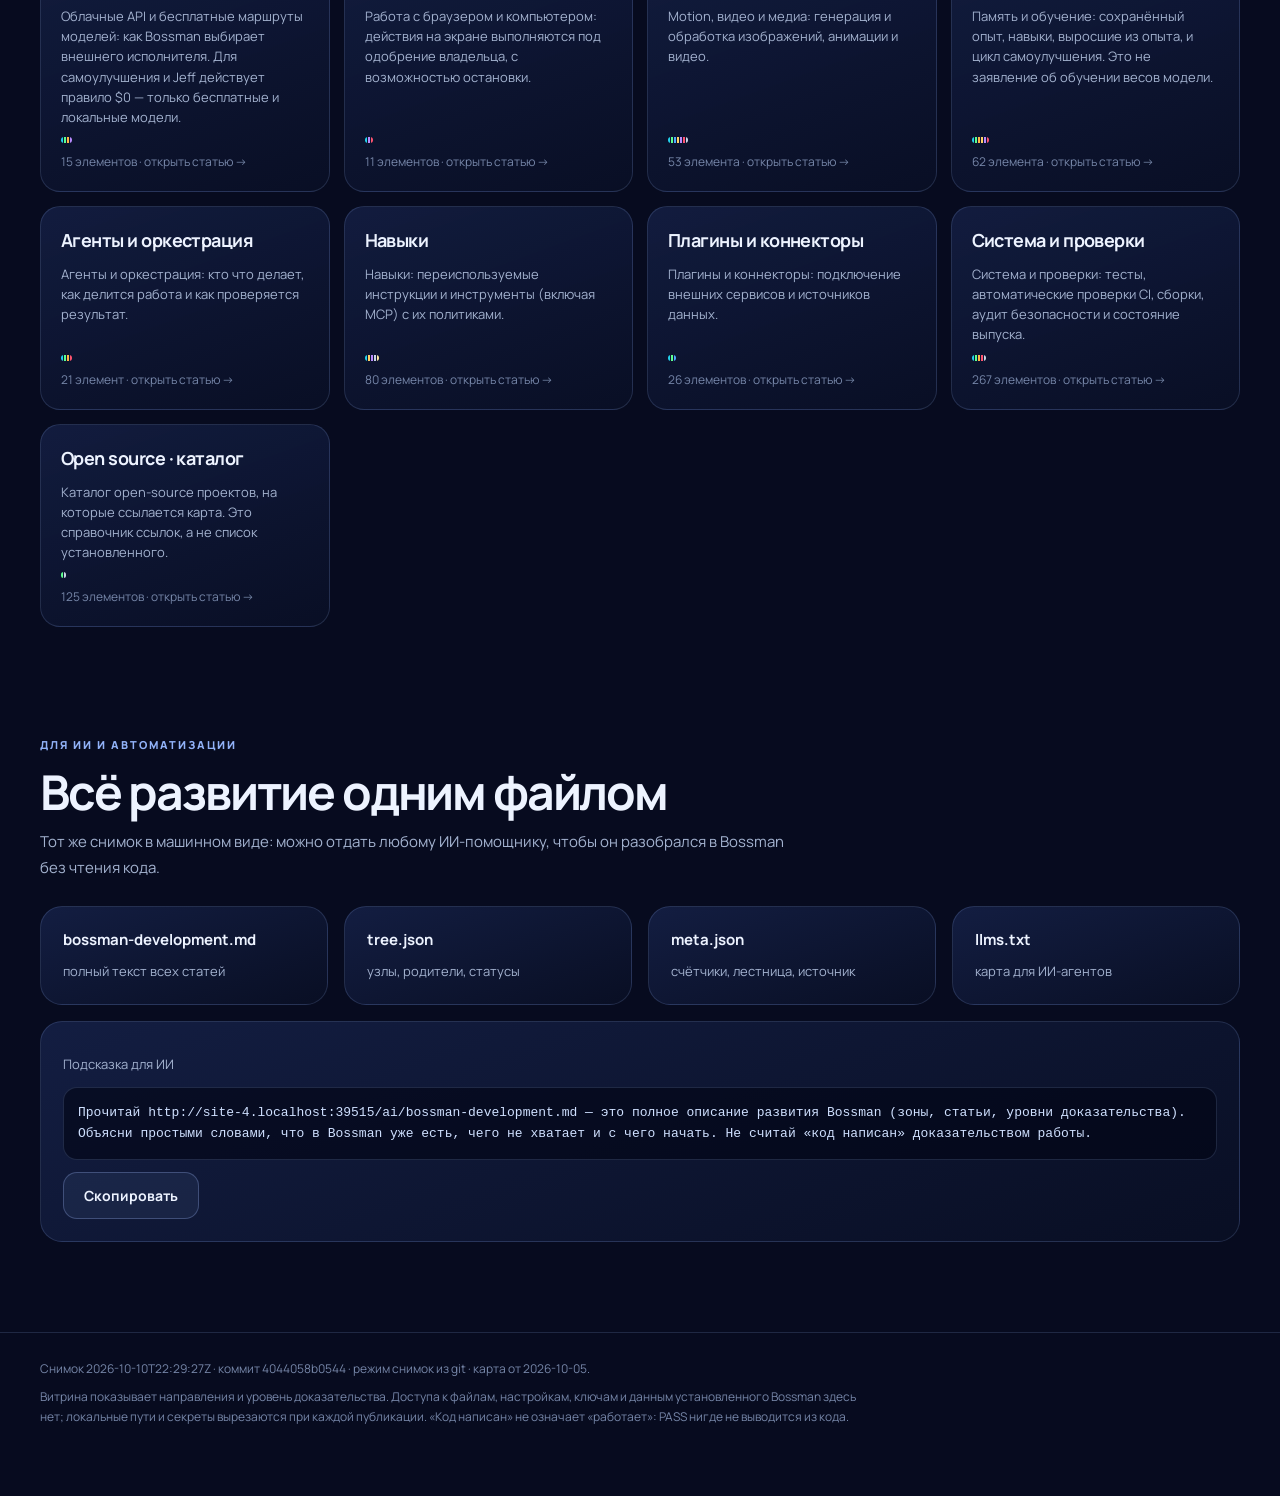
==== commit b9e8093d: "site: daily AI summary section (Haiku 5.5 via OpenRouter, redact + leak_scan fail-closed), first ent" ====
--- a/index.html
+++ b/index.html
@@ -54,6 +54,11 @@
       </div>
     </section>
 
+    <section class="sec" id="daily">
+      <header class="sec-h reveal"><p class="eyebrow">ИТОГИ ДНЯ</p><h2>Что сделали, по-человечески</h2><p class="sub" id="dailySub">Конец каждого дня: что получилось, что нет и что дальше. Пишет ИИ по публичной ленте и измеренным результатам; провалы не прячутся.</p></header>
+      <div id="dailyList" class="daily"></div>
+    </section>
+
     <section class="sec" id="timeline">
       <header class="sec-h reveal"><p class="eyebrow">ЛЕНТА РАЗВИТИЯ</p><h2>Что менялось</h2><p class="sub" id="tlSub"></p></header>
       <div class="chips reveal" id="tlChips" role="group" aria-label="Тип изменений"></div>
--- a/style.css
+++ b/style.css
@@ -294,3 +294,21 @@
 .fresh::before{content:"";display:inline-block;width:8px;height:8px;border-radius:50%;margin-right:8px;background:#5ddc8b;box-shadow:0 0 8px #5ddc8b}
 .fresh.stale{color:#ffb4a8}
 .fresh.stale::before{background:#ff6b5e;box-shadow:0 0 8px #ff6b5e}
+
+/* ссылки из ленты на листья дерева */
+.it-body{min-width:0;display:flex;flex-direction:column;gap:6px}
+.it-body p{margin:0}
+.refs{display:flex;flex-wrap:wrap;gap:6px}
+.ref{border:1px solid var(--line2);background:rgba(80,120,220,.12);color:var(--text);border-radius:999px;padding:4px 10px;font:600 12px/1.2 inherit;cursor:pointer;max-width:100%;overflow:hidden;text-overflow:ellipsis;white-space:nowrap}
+.ref:hover{background:rgba(110,150,255,.28)}
+.ref:focus-visible{outline:2px solid rgba(160,200,255,.9);outline-offset:2px}
+.ref::before{content:"🍃 ";font-size:11px}
+
+/* итоги дня */
+.daily{display:grid;gap:14px}
+.dday summary{cursor:pointer;list-style:none;display:flex;gap:8px;flex-wrap:wrap;line-height:1.4}
+.dday summary::-webkit-details-marker{display:none}
+.dday .dpart{margin-top:14px}
+.dday h4{font-size:13px;letter-spacing:.06em;text-transform:uppercase;margin:0 0 6px;color:var(--muted,#a3b2cf)}
+.dday ul{margin:0;padding-left:18px;display:grid;gap:6px}
+.dday .ok h4{color:#5dff8f}.dday .no h4{color:#ffb547}.dday .next h4{color:#8bc5ff}
